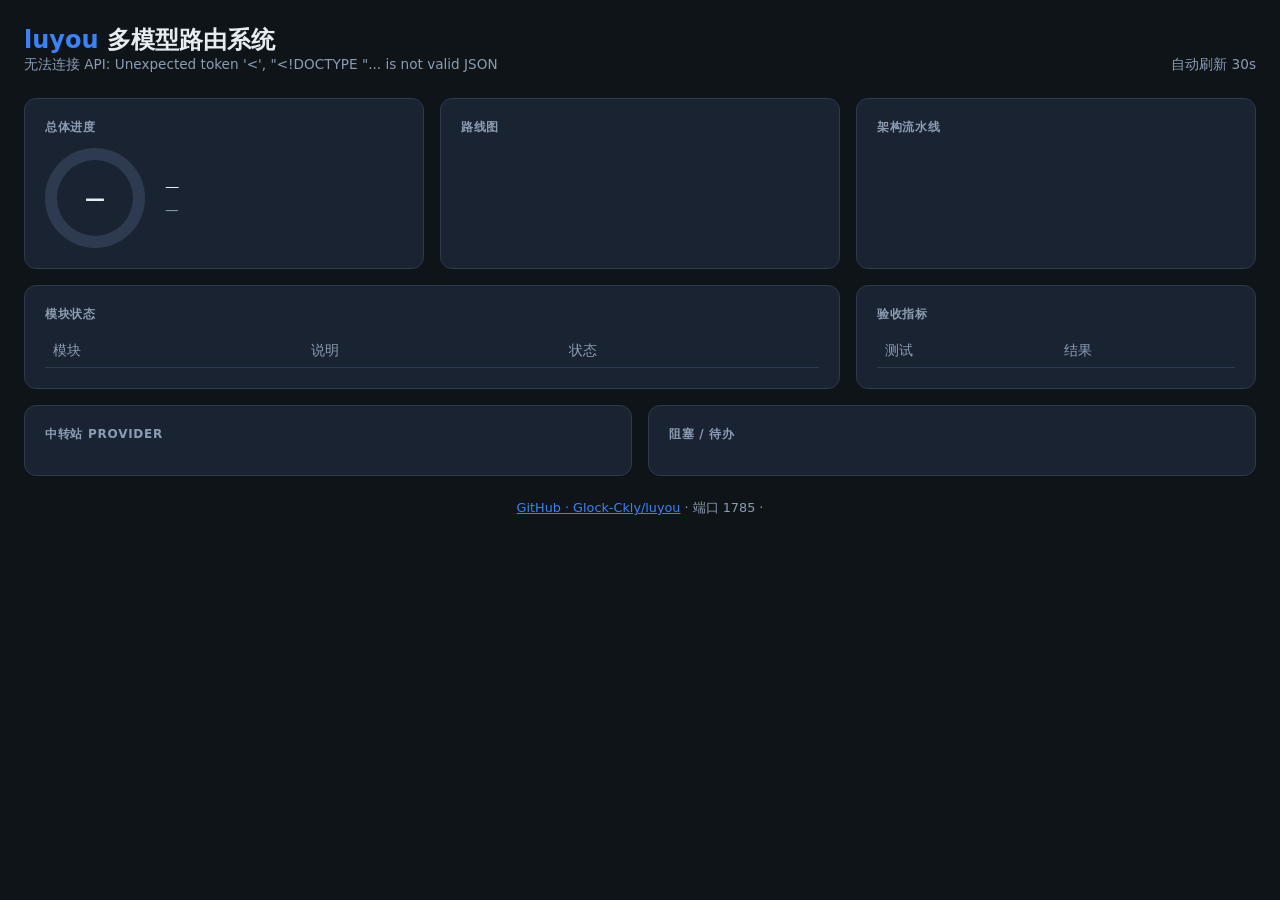
==== dashboard/index.html @ 3ccd5f66 "Add decomposer/e2e eval, cursor CLI, and progress dashboard on :1785. Co-authored-by: Cursor <cursor" ====
<!DOCTYPE html>
<html lang="zh-CN">
<head>
  <meta charset="UTF-8" />
  <meta name="viewport" content="width=device-width, initial-scale=1" />
  <title>luyou · 多模型路由进度</title>
  <style>
    :root {
      --bg: #0f1419;
      --card: #1a2332;
      --border: #2d3a4f;
      --text: #e7ecf3;
      --muted: #8b9cb3;
      --accent: #3b82f6;
      --ok: #22c55e;
      --warn: #f59e0b;
      --pending: #64748b;
    }
    * { box-sizing: border-box; margin: 0; padding: 0; }
    body {
      font-family: "Segoe UI", system-ui, sans-serif;
      background: var(--bg);
      color: var(--text);
      min-height: 100vh;
      padding: 1.5rem;
    }
    header {
      display: flex;
      justify-content: space-between;
      align-items: flex-end;
      flex-wrap: wrap;
      gap: 1rem;
      margin-bottom: 1.5rem;
    }
    h1 { font-size: 1.5rem; font-weight: 600; }
    h1 span { color: var(--accent); }
    .meta { color: var(--muted); font-size: 0.85rem; }
    .grid {
      display: grid;
      grid-template-columns: repeat(auto-fit, minmax(280px, 1fr));
      gap: 1rem;
      margin-bottom: 1rem;
    }
    .card {
      background: var(--card);
      border: 1px solid var(--border);
      border-radius: 12px;
      padding: 1.25rem;
    }
    .card h2 {
      font-size: 0.75rem;
      text-transform: uppercase;
      letter-spacing: 0.06em;
      color: var(--muted);
      margin-bottom: 0.75rem;
    }
    .progress-ring-wrap {
      display: flex;
      align-items: center;
      gap: 1.25rem;
    }
    .ring {
      width: 100px;
      height: 100px;
      border-radius: 50%;
      background: conic-gradient(var(--ok) calc(var(--pct) * 1%), var(--border) 0);
      display: flex;
      align-items: center;
      justify-content: center;
      flex-shrink: 0;
    }
    .ring-inner {
      width: 76px;
      height: 76px;
      border-radius: 50%;
      background: var(--card);
      display: flex;
      align-items: center;
      justify-content: center;
      font-size: 1.25rem;
      font-weight: 700;
    }
    .timeline { list-style: none; }
    .timeline li {
      display: flex;
      gap: 0.75rem;
      padding: 0.5rem 0;
      border-bottom: 1px solid var(--border);
      font-size: 0.9rem;
    }
    .timeline li:last-child { border-bottom: none; }
    .dot {
      width: 10px;
      height: 10px;
      border-radius: 50%;
      margin-top: 0.35rem;
      flex-shrink: 0;
    }
    .dot.done { background: var(--ok); }
    .dot.current { background: var(--warn); box-shadow: 0 0 8px var(--warn); }
    .dot.pending { background: var(--pending); }
    table { width: 100%; border-collapse: collapse; font-size: 0.85rem; }
    th, td { text-align: left; padding: 0.45rem 0.5rem; border-bottom: 1px solid var(--border); }
    th { color: var(--muted); font-weight: 500; }
    .badge {
      display: inline-block;
      padding: 0.15rem 0.5rem;
      border-radius: 999px;
      font-size: 0.75rem;
      font-weight: 500;
    }
    .badge.ok { background: #14532d; color: #86efac; }
    .badge.warn { background: #422006; color: #fcd34d; }
    .badge.pending { background: #1e293b; color: #94a3b8; }
    .flow {
      display: flex;
      flex-wrap: wrap;
      align-items: center;
      gap: 0.35rem;
      font-size: 0.8rem;
    }
    .flow .step {
      background: #243044;
      padding: 0.35rem 0.6rem;
      border-radius: 6px;
      border: 1px solid var(--border);
    }
    .flow .arrow { color: var(--muted); }
    .provider { margin-bottom: 0.6rem; font-size: 0.85rem; }
    .provider strong { color: var(--accent); }
    .blocker {
      padding: 0.5rem 0;
      border-bottom: 1px solid var(--border);
      font-size: 0.85rem;
    }
    .blocker:last-child { border-bottom: none; }
    .blocker.done { opacity: 0.55; text-decoration: line-through; }
    footer { margin-top: 1.5rem; text-align: center; color: var(--muted); font-size: 0.8rem; }
    a { color: var(--accent); }
  </style>
</head>
<body>
  <header>
    <div>
      <h1><span>luyou</span> 多模型路由系统</h1>
      <p class="meta" id="subtitle">加载中…</p>
    </div>
    <p class="meta" id="refresh">自动刷新 30s</p>
  </header>

  <div class="grid">
    <div class="card">
      <h2>总体进度</h2>
      <div class="progress-ring-wrap">
        <div class="ring" id="ring" style="--pct: 0">
          <div class="ring-inner" id="pctText">—</div>
        </div>
        <div>
          <p id="progressDetail" style="font-size:0.9rem;margin-bottom:0.5rem">—</p>
          <p class="meta" id="gitInfo">—</p>
        </div>
      </div>
    </div>

    <div class="card">
      <h2>路线图</h2>
      <ul class="timeline" id="roadmap"></ul>
    </div>

    <div class="card">
      <h2>架构流水线</h2>
      <div class="flow" id="pipeline"></div>
    </div>
  </div>

  <div class="grid">
    <div class="card" style="grid-column: span 2">
      <h2>模块状态</h2>
      <table>
        <thead><tr><th>模块</th><th>说明</th><th>状态</th></tr></thead>
        <tbody id="modules"></tbody>
      </table>
    </div>

    <div class="card">
      <h2>验收指标</h2>
      <table>
        <thead><tr><th>测试</th><th>结果</th></tr></thead>
        <tbody id="metrics"></tbody>
      </table>
    </div>
  </div>

  <div class="grid">
    <div class="card">
      <h2>中转站 Provider</h2>
      <div id="providers"></div>
    </div>
    <div class="card">
      <h2>阻塞 / 待办</h2>
      <div id="blockers"></div>
    </div>
  </div>

  <footer>
    <a href="https://github.com/Glock-Ckly/luyou" target="_blank">GitHub · Glock-Ckly/luyou</a>
    · 端口 1785 · <span id="ts"></span>
  </footer>

  <script>
    function badge(status) {
      const cls = status === 'ok' ? 'ok' : status === 'warn' ? 'warn' : 'pending';
      const label = status === 'ok' ? '完成' : status === 'warn' ? '进行中' : '待办';
      return `<span class="badge ${cls}">${label}</span>`;
    }

    function render(data) {
      document.getElementById('subtitle').textContent =
        `更新于 ${data.updated_at} · ${data.project_path}`;
      document.getElementById('ring').style.setProperty('--pct', data.progress.percent);
      document.getElementById('pctText').textContent = data.progress.percent + '%';
      document.getElementById('progressDetail').textContent =
        `${data.progress.done}/${data.progress.total} 里程碑已完成`;
      document.getElementById('gitInfo').textContent =
        `git ${data.git.branch} @ ${data.git.commit}`;

      document.getElementById('roadmap').innerHTML = data.roadmap.map(s => `
        <li>
          <span class="dot ${s.status}"></span>
          <span>${s.title}</span>
        </li>`).join('');

      document.getElementById('pipeline').innerHTML = data.pipeline
        .map((s, i) => (i ? '<span class="arrow">→</span>' : '') + `<span class="step">${s}</span>`)
        .join('');

      document.getElementById('modules').innerHTML = data.modules.map(m => `
        <tr><td><code>${m.name}</code></td><td>${m.desc}</td><td>${badge(m.status)}</td></tr>`
      ).join('');

      document.getElementById('metrics').innerHTML = data.metrics.map(m => `
        <tr><td>${m.name}</td><td>${badge(m.passed ? 'ok' : 'warn')} ${m.value}</td></tr>`
      ).join('');

      document.getElementById('providers').innerHTML = data.providers.map(p => `
        <div class="provider">
          <strong>${p.name}</strong><br/>
          <span class="meta">${p.base_url}</span><br/>
          密钥 ${p.key_mask} · ${p.model_map}
        </div>`).join('');

      document.getElementById('blockers').innerHTML = data.blockers.map(b => `
        <div class="blocker ${b.done ? 'done' : ''}">
          <strong>#${b.id}</strong> ${b.title}
          ${b.done ? '' : `<br/><span class="meta">${b.detail}</span>`}
        </div>`).join('');

      document.getElementById('ts').textContent = new Date().toLocaleString('zh-CN');
    }

    async function load() {
      try {
        const r = await fetch('/api/status');
        render(await r.json());
      } catch (e) {
        document.getElementById('subtitle').textContent = '无法连接 API: ' + e.message;
      }
    }
    load();
    setInterval(load, 30000);
  </script>
</body>
</html>
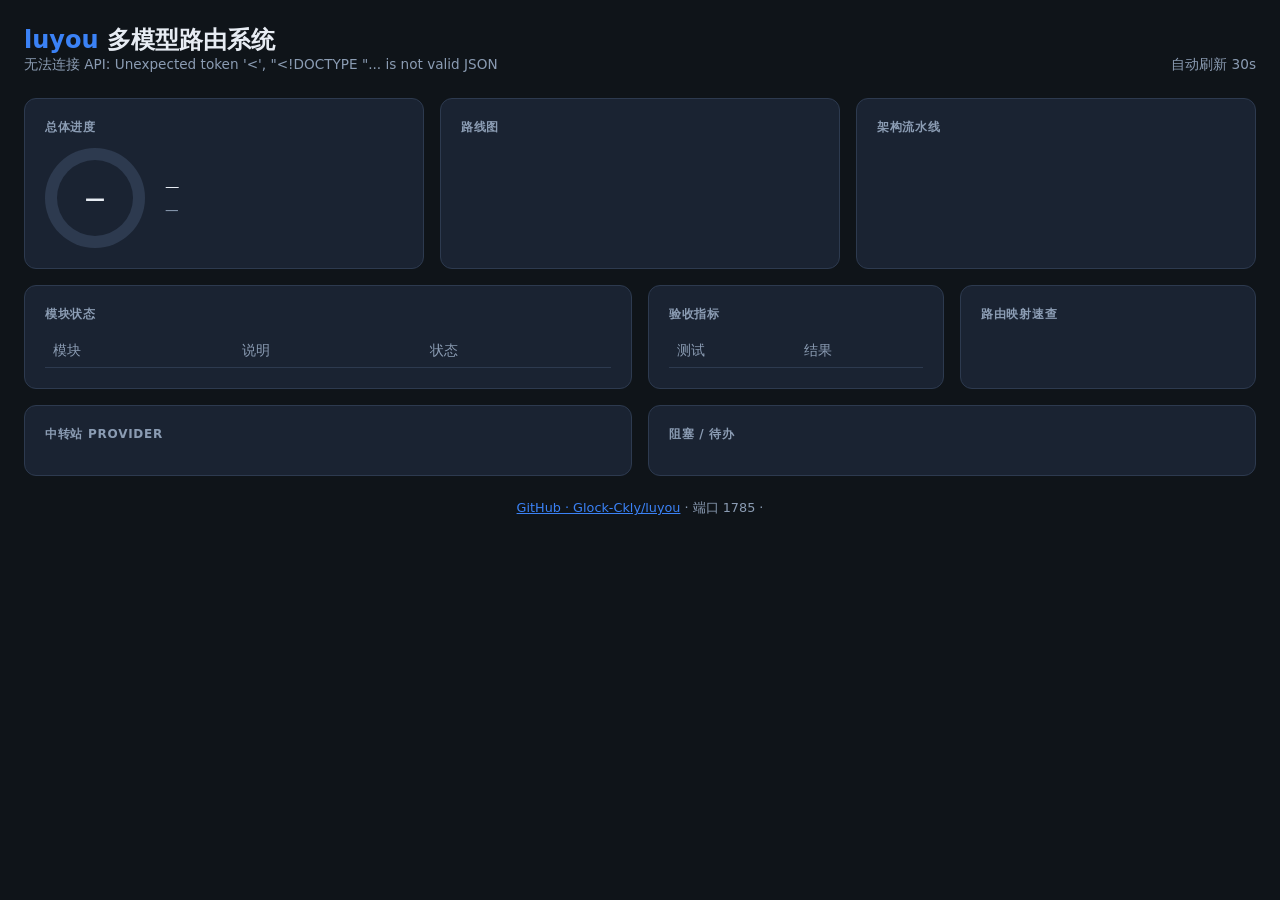
==== commit 1429366e: "Enhance dashboard UI with completion banner, routing map, and live budget ratio. Co-authored-by: Cur" ====
--- a/dashboard/index.html
+++ b/dashboard/index.html
@@ -137,6 +137,25 @@
     .blocker.done { opacity: 0.55; text-decoration: line-through; }
     footer { margin-top: 1.5rem; text-align: center; color: var(--muted); font-size: 0.8rem; }
     a { color: var(--accent); }
+    .banner {
+      background: linear-gradient(90deg, #14532d, #166534);
+      border: 1px solid #22c55e;
+      border-radius: 12px;
+      padding: 1rem 1.25rem;
+      margin-bottom: 1rem;
+      display: none;
+      font-size: 0.95rem;
+    }
+    .banner.show { display: block; }
+    .banner strong { color: #86efac; }
+    .stat-row { display: flex; gap: 1rem; flex-wrap: wrap; margin-top: 0.5rem; }
+    .stat-pill {
+      background: var(--bg);
+      border: 1px solid var(--border);
+      border-radius: 8px;
+      padding: 0.35rem 0.65rem;
+      font-size: 0.8rem;
+    }
   </style>
 </head>
 <body>
@@ -147,6 +166,11 @@
     </div>
     <p class="meta" id="refresh">自动刷新 30s</p>
   </header>
+
+  <div class="banner" id="banner">
+    <strong>全部里程碑已完成</strong> — smoke / L2 / Decomposer / E2E / MCP / Cursor CLI 均已验收通过。
+    <div class="stat-row" id="statRow"></div>
+  </div>
 
   <div class="grid">
     <div class="card">
@@ -189,6 +213,10 @@
         <tbody id="metrics"></tbody>
       </table>
     </div>
+    <div class="card">
+      <h2>路由映射速查</h2>
+      <div id="routing"></div>
+    </div>
   </div>
 
   <div class="grid">
@@ -255,6 +283,24 @@
           ${b.done ? '' : `<br/><span class="meta">${b.detail}</span>`}
         </div>`).join('');
 
+      const banner = document.getElementById('banner');
+      if (data.progress.percent >= 100) {
+        banner.classList.add('show');
+        document.getElementById('statRow').innerHTML = [
+          `预算压力 ${(data.budget_ratio * 100).toFixed(0)}%`,
+          `验收 ${data.metrics.filter(m => m.passed).length}/${data.metrics.length}`,
+          `模块 ${data.modules.filter(m => m.status === 'ok').length}/${data.modules.length}`,
+        ].map(s => `<span class="stat-pill">${s}</span>`).join('');
+      } else {
+        banner.classList.remove('show');
+      }
+
+      if (data.routing) {
+        document.getElementById('routing').innerHTML = Object.entries(data.routing)
+          .map(([k, v]) => `<div class="provider"><strong>${k}</strong><br/><span class="meta">${v}</span></div>`)
+          .join('');
+      }
+
       document.getElementById('ts').textContent = new Date().toLocaleString('zh-CN');
     }
 
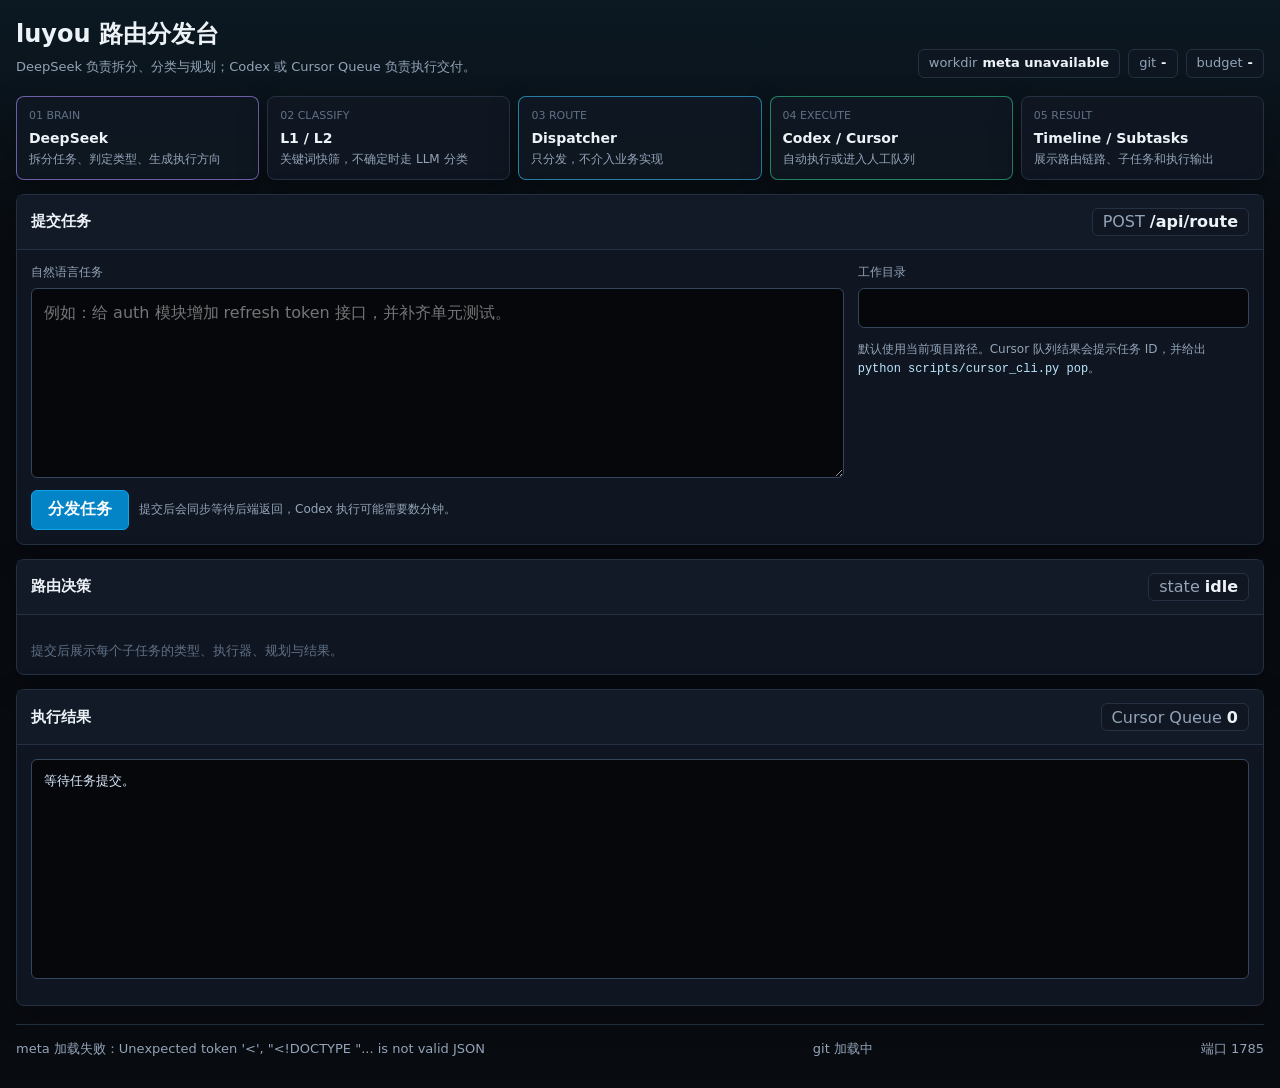
==== commit 263c07ed: "Add single-page route dispatcher UI and DeepSeek-to-Codex pipeline. Replace progress dashboard with " ====
--- a/dashboard/index.html
+++ b/dashboard/index.html
@@ -3,317 +3,751 @@
 <head>
   <meta charset="UTF-8" />
   <meta name="viewport" content="width=device-width, initial-scale=1" />
-  <title>luyou · 多模型路由进度</title>
+  <title>luyou 路由分发台</title>
   <style>
     :root {
-      --bg: #0f1419;
-      --card: #1a2332;
-      --border: #2d3a4f;
-      --text: #e7ecf3;
-      --muted: #8b9cb3;
-      --accent: #3b82f6;
-      --ok: #22c55e;
-      --warn: #f59e0b;
-      --pending: #64748b;
-    }
-    * { box-sizing: border-box; margin: 0; padding: 0; }
+      --bg: #080b10;
+      --panel: #101722;
+      --panel-2: #141d2a;
+      --border: #253142;
+      --border-strong: #35465c;
+      --text: #edf2f7;
+      --muted: #93a4b8;
+      --faint: #607086;
+      --accent: #38bdf8;
+      --accent-2: #a78bfa;
+      --ok: #34d399;
+      --warn: #fbbf24;
+      --error: #fb7185;
+      --code: #05070b;
+      --shadow: rgba(0, 0, 0, 0.28);
+    }
+
+    * { box-sizing: border-box; }
+
     body {
-      font-family: "Segoe UI", system-ui, sans-serif;
-      background: var(--bg);
+      margin: 0;
+      min-height: 100vh;
+      background:
+        linear-gradient(180deg, rgba(56, 189, 248, 0.08), transparent 260px),
+        var(--bg);
       color: var(--text);
-      min-height: 100vh;
-      padding: 1.5rem;
-    }
+      font-family: "Segoe UI", "Microsoft YaHei", system-ui, sans-serif;
+      letter-spacing: 0;
+    }
+
+    button, input, textarea { font: inherit; }
+
+    .shell {
+      width: min(1280px, calc(100vw - 32px));
+      margin: 0 auto;
+      padding: 20px 0 28px;
+    }
+
     header {
+      display: grid;
+      grid-template-columns: 1fr auto;
+      gap: 16px;
+      align-items: end;
+      margin-bottom: 16px;
+    }
+
+    h1 {
+      margin: 0 0 8px;
+      font-size: 24px;
+      line-height: 1.2;
+      font-weight: 650;
+    }
+
+    .subtitle, .meta-line, footer {
+      color: var(--muted);
+      font-size: 13px;
+      line-height: 1.6;
+    }
+
+    .meta-line {
+      display: flex;
+      justify-content: flex-end;
+      flex-wrap: wrap;
+      gap: 8px;
+    }
+
+    .chip {
+      display: inline-flex;
+      align-items: center;
+      min-height: 28px;
+      padding: 3px 10px;
+      border: 1px solid var(--border);
+      border-radius: 6px;
+      background: rgba(16, 23, 34, 0.78);
+      color: var(--muted);
+      white-space: nowrap;
+    }
+
+    .chip strong {
+      color: var(--text);
+      font-weight: 600;
+      margin-left: 5px;
+    }
+
+    .architecture {
+      display: grid;
+      grid-template-columns: repeat(5, minmax(0, 1fr));
+      gap: 8px;
+      margin: 18px 0 14px;
+    }
+
+    .arch-node {
+      min-height: 76px;
+      padding: 12px;
+      border: 1px solid var(--border);
+      border-radius: 8px;
+      background: rgba(16, 23, 34, 0.92);
+      box-shadow: 0 10px 30px var(--shadow);
+    }
+
+    .arch-node .kicker {
+      display: block;
+      margin-bottom: 8px;
+      color: var(--faint);
+      font-size: 11px;
+      text-transform: uppercase;
+    }
+
+    .arch-node .name {
+      display: block;
+      color: var(--text);
+      font-size: 14px;
+      font-weight: 650;
+    }
+
+    .arch-node .desc {
+      display: block;
+      margin-top: 5px;
+      color: var(--muted);
+      font-size: 12px;
+      line-height: 1.35;
+    }
+
+    .arch-node.brain { border-color: rgba(167, 139, 250, 0.62); }
+    .arch-node.dispatch { border-color: rgba(56, 189, 248, 0.62); }
+    .arch-node.exec { border-color: rgba(52, 211, 153, 0.58); }
+
+    .stack {
+      display: grid;
+      gap: 14px;
+    }
+
+    .card {
+      border: 1px solid var(--border);
+      border-radius: 8px;
+      background: rgba(16, 23, 34, 0.96);
+      box-shadow: 0 10px 30px var(--shadow);
+    }
+
+    .card-header {
+      display: flex;
+      align-items: center;
+      justify-content: space-between;
+      gap: 12px;
+      padding: 13px 14px;
+      border-bottom: 1px solid var(--border);
+      background: rgba(20, 29, 42, 0.72);
+    }
+
+    .card h2 {
+      margin: 0;
+      color: var(--text);
+      font-size: 15px;
+      font-weight: 650;
+    }
+
+    .card-body { padding: 14px; }
+
+    .submit-grid {
+      display: grid;
+      grid-template-columns: minmax(0, 1.35fr) minmax(300px, 0.65fr);
+      gap: 14px;
+      align-items: start;
+    }
+
+    .field {
+      display: grid;
+      gap: 7px;
+      margin-bottom: 12px;
+    }
+
+    label {
+      color: var(--muted);
+      font-size: 12px;
+    }
+
+    textarea, input[type="text"] {
+      width: 100%;
+      border: 1px solid var(--border-strong);
+      border-radius: 6px;
+      background: var(--code);
+      color: var(--text);
+      outline: none;
+    }
+
+    textarea {
+      min-height: 190px;
+      resize: vertical;
+      padding: 12px;
+      line-height: 1.55;
+    }
+
+    input[type="text"] {
+      height: 40px;
+      padding: 0 10px;
+    }
+
+    textarea:focus, input[type="text"]:focus {
+      border-color: var(--accent);
+      box-shadow: 0 0 0 3px rgba(56, 189, 248, 0.14);
+    }
+
+    .actions {
+      display: flex;
+      align-items: center;
+      gap: 10px;
+      flex-wrap: wrap;
+    }
+
+    .btn-primary {
+      min-height: 40px;
+      padding: 0 16px;
+      border: 1px solid #0ea5e9;
+      border-radius: 6px;
+      background: #0284c7;
+      color: #f8fafc;
+      cursor: pointer;
+      font-weight: 650;
+    }
+
+    .btn-primary:disabled {
+      cursor: wait;
+      opacity: 0.62;
+    }
+
+    .hint {
+      margin: 0;
+      color: var(--muted);
+      font-size: 12px;
+      line-height: 1.6;
+    }
+
+    .route-grid {
+      display: grid;
+      grid-template-columns: minmax(280px, 0.52fr) minmax(0, 0.48fr);
+      gap: 14px;
+    }
+
+    .pills {
+      display: flex;
+      flex-wrap: wrap;
+      gap: 8px;
+    }
+
+    .pill {
+      display: inline-flex;
+      align-items: center;
+      min-height: 30px;
+      padding: 4px 9px;
+      border: 1px solid var(--border);
+      border-radius: 6px;
+      background: var(--panel-2);
+      color: var(--muted);
+      font-size: 12px;
+    }
+
+    .pill strong {
+      color: var(--text);
+      font-weight: 600;
+      margin-left: 5px;
+    }
+
+    .timeline {
+      display: grid;
+      gap: 8px;
+      max-height: 290px;
+      overflow: auto;
+      padding-right: 4px;
+    }
+
+    .timeline-row, .subtask, .queue-row {
+      border: 1px solid var(--border);
+      border-radius: 6px;
+      background: rgba(8, 11, 16, 0.72);
+      padding: 10px;
+    }
+
+    .timeline-row {
+      display: grid;
+      grid-template-columns: 120px 1fr;
+      gap: 10px;
+      align-items: start;
+    }
+
+    .phase {
+      color: var(--accent);
+      font-size: 12px;
+      font-weight: 650;
+    }
+
+    .status {
+      color: var(--muted);
+      font-size: 13px;
+      line-height: 1.5;
+    }
+
+    .status.done { color: var(--ok); }
+    .status.running { color: var(--warn); }
+    .status.error { color: var(--error); }
+    .status.skipped { color: var(--faint); }
+
+    .subtasks {
+      display: grid;
+      gap: 10px;
+    }
+
+    .subtask-head {
       display: flex;
       justify-content: space-between;
-      align-items: flex-end;
-      flex-wrap: wrap;
-      gap: 1rem;
-      margin-bottom: 1.5rem;
-    }
-    h1 { font-size: 1.5rem; font-weight: 600; }
-    h1 span { color: var(--accent); }
-    .meta { color: var(--muted); font-size: 0.85rem; }
-    .grid {
-      display: grid;
-      grid-template-columns: repeat(auto-fit, minmax(280px, 1fr));
-      gap: 1rem;
-      margin-bottom: 1rem;
-    }
-    .card {
-      background: var(--card);
-      border: 1px solid var(--border);
-      border-radius: 12px;
-      padding: 1.25rem;
-    }
-    .card h2 {
-      font-size: 0.75rem;
-      text-transform: uppercase;
-      letter-spacing: 0.06em;
-      color: var(--muted);
-      margin-bottom: 0.75rem;
-    }
-    .progress-ring-wrap {
-      display: flex;
-      align-items: center;
-      gap: 1.25rem;
-    }
-    .ring {
-      width: 100px;
-      height: 100px;
-      border-radius: 50%;
-      background: conic-gradient(var(--ok) calc(var(--pct) * 1%), var(--border) 0);
-      display: flex;
-      align-items: center;
-      justify-content: center;
-      flex-shrink: 0;
-    }
-    .ring-inner {
-      width: 76px;
-      height: 76px;
-      border-radius: 50%;
-      background: var(--card);
-      display: flex;
-      align-items: center;
-      justify-content: center;
-      font-size: 1.25rem;
-      font-weight: 700;
-    }
-    .timeline { list-style: none; }
-    .timeline li {
-      display: flex;
-      gap: 0.75rem;
-      padding: 0.5rem 0;
-      border-bottom: 1px solid var(--border);
-      font-size: 0.9rem;
-    }
-    .timeline li:last-child { border-bottom: none; }
-    .dot {
-      width: 10px;
-      height: 10px;
-      border-radius: 50%;
-      margin-top: 0.35rem;
-      flex-shrink: 0;
-    }
-    .dot.done { background: var(--ok); }
-    .dot.current { background: var(--warn); box-shadow: 0 0 8px var(--warn); }
-    .dot.pending { background: var(--pending); }
-    table { width: 100%; border-collapse: collapse; font-size: 0.85rem; }
-    th, td { text-align: left; padding: 0.45rem 0.5rem; border-bottom: 1px solid var(--border); }
-    th { color: var(--muted); font-weight: 500; }
-    .badge {
-      display: inline-block;
-      padding: 0.15rem 0.5rem;
-      border-radius: 999px;
-      font-size: 0.75rem;
-      font-weight: 500;
-    }
-    .badge.ok { background: #14532d; color: #86efac; }
-    .badge.warn { background: #422006; color: #fcd34d; }
-    .badge.pending { background: #1e293b; color: #94a3b8; }
-    .flow {
+      gap: 8px;
+      margin-bottom: 8px;
+      color: var(--text);
+      font-size: 13px;
+      font-weight: 650;
+    }
+
+    .subtask-meta {
       display: flex;
       flex-wrap: wrap;
-      align-items: center;
-      gap: 0.35rem;
-      font-size: 0.8rem;
-    }
-    .flow .step {
-      background: #243044;
-      padding: 0.35rem 0.6rem;
+      gap: 6px;
+      margin: 8px 0;
+    }
+
+    .subtask p, .queue-row p {
+      margin: 6px 0 0;
+      color: var(--muted);
+      font-size: 13px;
+      line-height: 1.55;
+    }
+
+    .result-box {
+      min-height: 220px;
+      max-height: 480px;
+      overflow: auto;
+      border: 1px solid var(--border-strong);
       border-radius: 6px;
-      border: 1px solid var(--border);
-    }
-    .flow .arrow { color: var(--muted); }
-    .provider { margin-bottom: 0.6rem; font-size: 0.85rem; }
-    .provider strong { color: var(--accent); }
-    .blocker {
-      padding: 0.5rem 0;
-      border-bottom: 1px solid var(--border);
-      font-size: 0.85rem;
-    }
-    .blocker:last-child { border-bottom: none; }
-    .blocker.done { opacity: 0.55; text-decoration: line-through; }
-    footer { margin-top: 1.5rem; text-align: center; color: var(--muted); font-size: 0.8rem; }
-    a { color: var(--accent); }
-    .banner {
-      background: linear-gradient(90deg, #14532d, #166534);
-      border: 1px solid #22c55e;
-      border-radius: 12px;
-      padding: 1rem 1.25rem;
-      margin-bottom: 1rem;
-      display: none;
-      font-size: 0.95rem;
-    }
-    .banner.show { display: block; }
-    .banner strong { color: #86efac; }
-    .stat-row { display: flex; gap: 1rem; flex-wrap: wrap; margin-top: 0.5rem; }
-    .stat-pill {
-      background: var(--bg);
-      border: 1px solid var(--border);
-      border-radius: 8px;
-      padding: 0.35rem 0.65rem;
-      font-size: 0.8rem;
+      background: var(--code);
+      padding: 12px;
+      color: #dbeafe;
+      font-family: Consolas, "Cascadia Mono", monospace;
+      font-size: 13px;
+      line-height: 1.55;
+      white-space: pre-wrap;
+      word-break: break-word;
+    }
+
+    .queue {
+      display: grid;
+      gap: 8px;
+      margin-top: 12px;
+    }
+
+    code {
+      color: #bae6fd;
+      font-family: Consolas, "Cascadia Mono", monospace;
+      font-size: 12px;
+    }
+
+    .empty {
+      color: var(--faint);
+      font-size: 13px;
+      line-height: 1.5;
+    }
+
+    footer {
+      display: flex;
+      justify-content: space-between;
+      gap: 14px;
+      flex-wrap: wrap;
+      margin-top: 18px;
+      padding-top: 14px;
+      border-top: 1px solid var(--border);
+    }
+
+    @media (max-width: 900px) {
+      .shell { width: min(100vw - 22px, 1280px); }
+      header, .submit-grid, .route-grid { grid-template-columns: 1fr; }
+      .meta-line { justify-content: flex-start; }
+      .architecture { grid-template-columns: 1fr; }
+      .timeline-row { grid-template-columns: 1fr; }
     }
   </style>
 </head>
 <body>
-  <header>
-    <div>
-      <h1><span>luyou</span> 多模型路由系统</h1>
-      <p class="meta" id="subtitle">加载中…</p>
+  <main class="shell">
+    <header>
+      <div>
+        <h1>luyou 路由分发台</h1>
+        <div class="subtitle">DeepSeek 负责拆分、分类与规划；Codex 或 Cursor Queue 负责执行交付。</div>
+      </div>
+      <div class="meta-line" aria-label="运行元信息">
+        <span class="chip">workdir <strong id="metaWorkdir">加载中</strong></span>
+        <span class="chip">git <strong id="metaGit">加载中</strong></span>
+        <span class="chip">budget <strong id="metaBudget">加载中</strong></span>
+      </div>
+    </header>
+
+    <section class="architecture" aria-label="架构条">
+      <div class="arch-node brain">
+        <span class="kicker">01 Brain</span>
+        <span class="name">DeepSeek</span>
+        <span class="desc">拆分任务、判定类型、生成执行方向</span>
+      </div>
+      <div class="arch-node">
+        <span class="kicker">02 Classify</span>
+        <span class="name">L1 / L2</span>
+        <span class="desc">关键词快筛，不确定时走 LLM 分类</span>
+      </div>
+      <div class="arch-node dispatch">
+        <span class="kicker">03 Route</span>
+        <span class="name">Dispatcher</span>
+        <span class="desc">只分发，不介入业务实现</span>
+      </div>
+      <div class="arch-node exec">
+        <span class="kicker">04 Execute</span>
+        <span class="name">Codex / Cursor</span>
+        <span class="desc">自动执行或进入人工队列</span>
+      </div>
+      <div class="arch-node">
+        <span class="kicker">05 Result</span>
+        <span class="name">Timeline / Subtasks</span>
+        <span class="desc">展示路由链路、子任务和执行输出</span>
+      </div>
+    </section>
+
+    <div class="stack">
+      <section class="card" aria-labelledby="submitTitle">
+        <div class="card-header">
+          <h2 id="submitTitle">提交任务</h2>
+          <span class="chip">POST <strong>/api/route</strong></span>
+        </div>
+        <div class="card-body submit-grid">
+          <div>
+            <div class="field">
+              <label for="routePrompt">自然语言任务</label>
+              <textarea id="routePrompt" placeholder="例如：给 auth 模块增加 refresh token 接口，并补齐单元测试。"></textarea>
+            </div>
+            <div class="actions">
+              <button class="btn-primary" id="routeSubmit" type="button">分发任务</button>
+              <p class="hint" id="submitHint">提交后会同步等待后端返回，Codex 执行可能需要数分钟。</p>
+            </div>
+          </div>
+          <div>
+            <div class="field">
+              <label for="routeWorkdir">工作目录</label>
+              <input id="routeWorkdir" type="text" autocomplete="off" />
+            </div>
+            <p class="hint">默认使用当前项目路径。Cursor 队列结果会提示任务 ID，并给出 <code>python scripts/cursor_cli.py pop</code>。</p>
+          </div>
+        </div>
+      </section>
+
+      <section class="card" aria-labelledby="decisionTitle">
+        <div class="card-header">
+          <h2 id="decisionTitle">路由决策</h2>
+          <span class="chip">state <strong id="routeState">idle</strong></span>
+        </div>
+        <div class="card-body route-grid">
+          <div>
+            <div class="pills" id="routeMeta"></div>
+            <div style="height: 12px"></div>
+            <div class="subtasks" id="subtasks"></div>
+          </div>
+          <div class="timeline" id="routeTimeline"></div>
+        </div>
+      </section>
+
+      <section class="card" aria-labelledby="resultTitle">
+        <div class="card-header">
+          <h2 id="resultTitle">执行结果</h2>
+          <span class="chip">Cursor Queue <strong id="queueCount">0</strong></span>
+        </div>
+        <div class="card-body">
+          <div class="result-box" id="routeResult">等待任务提交。</div>
+          <div class="queue" id="cursorQueue"></div>
+        </div>
+      </section>
     </div>
-    <p class="meta" id="refresh">自动刷新 30s</p>
-  </header>
-
-  <div class="banner" id="banner">
-    <strong>全部里程碑已完成</strong> — smoke / L2 / Decomposer / E2E / MCP / Cursor CLI 均已验收通过。
-    <div class="stat-row" id="statRow"></div>
-  </div>
-
-  <div class="grid">
-    <div class="card">
-      <h2>总体进度</h2>
-      <div class="progress-ring-wrap">
-        <div class="ring" id="ring" style="--pct: 0">
-          <div class="ring-inner" id="pctText">—</div>
-        </div>
-        <div>
-          <p id="progressDetail" style="font-size:0.9rem;margin-bottom:0.5rem">—</p>
-          <p class="meta" id="gitInfo">—</p>
-        </div>
-      </div>
-    </div>
-
-    <div class="card">
-      <h2>路线图</h2>
-      <ul class="timeline" id="roadmap"></ul>
-    </div>
-
-    <div class="card">
-      <h2>架构流水线</h2>
-      <div class="flow" id="pipeline"></div>
-    </div>
-  </div>
-
-  <div class="grid">
-    <div class="card" style="grid-column: span 2">
-      <h2>模块状态</h2>
-      <table>
-        <thead><tr><th>模块</th><th>说明</th><th>状态</th></tr></thead>
-        <tbody id="modules"></tbody>
-      </table>
-    </div>
-
-    <div class="card">
-      <h2>验收指标</h2>
-      <table>
-        <thead><tr><th>测试</th><th>结果</th></tr></thead>
-        <tbody id="metrics"></tbody>
-      </table>
-    </div>
-    <div class="card">
-      <h2>路由映射速查</h2>
-      <div id="routing"></div>
-    </div>
-  </div>
-
-  <div class="grid">
-    <div class="card">
-      <h2>中转站 Provider</h2>
-      <div id="providers"></div>
-    </div>
-    <div class="card">
-      <h2>阻塞 / 待办</h2>
-      <div id="blockers"></div>
-    </div>
-  </div>
-
-  <footer>
-    <a href="https://github.com/Glock-Ckly/luyou" target="_blank">GitHub · Glock-Ckly/luyou</a>
-    · 端口 1785 · <span id="ts"></span>
-  </footer>
+
+    <footer>
+      <span id="footerProject">workdir 加载中</span>
+      <span id="footerGit">git 加载中</span>
+      <span>端口 1785</span>
+    </footer>
+  </main>
 
   <script>
-    function badge(status) {
-      const cls = status === 'ok' ? 'ok' : status === 'warn' ? 'warn' : 'pending';
-      const label = status === 'ok' ? '完成' : status === 'warn' ? '进行中' : '待办';
-      return `<span class="badge ${cls}">${label}</span>`;
-    }
-
-    function render(data) {
-      document.getElementById('subtitle').textContent =
-        `更新于 ${data.updated_at} · ${data.project_path}`;
-      document.getElementById('ring').style.setProperty('--pct', data.progress.percent);
-      document.getElementById('pctText').textContent = data.progress.percent + '%';
-      document.getElementById('progressDetail').textContent =
-        `${data.progress.done}/${data.progress.total} 里程碑已完成`;
-      document.getElementById('gitInfo').textContent =
-        `git ${data.git.branch} @ ${data.git.commit}`;
-
-      document.getElementById('roadmap').innerHTML = data.roadmap.map(s => `
-        <li>
-          <span class="dot ${s.status}"></span>
-          <span>${s.title}</span>
-        </li>`).join('');
-
-      document.getElementById('pipeline').innerHTML = data.pipeline
-        .map((s, i) => (i ? '<span class="arrow">→</span>' : '') + `<span class="step">${s}</span>`)
-        .join('');
-
-      document.getElementById('modules').innerHTML = data.modules.map(m => `
-        <tr><td><code>${m.name}</code></td><td>${m.desc}</td><td>${badge(m.status)}</td></tr>`
-      ).join('');
-
-      document.getElementById('metrics').innerHTML = data.metrics.map(m => `
-        <tr><td>${m.name}</td><td>${badge(m.passed ? 'ok' : 'warn')} ${m.value}</td></tr>`
-      ).join('');
-
-      document.getElementById('providers').innerHTML = data.providers.map(p => `
-        <div class="provider">
-          <strong>${p.name}</strong><br/>
-          <span class="meta">${p.base_url}</span><br/>
-          密钥 ${p.key_mask} · ${p.model_map}
-        </div>`).join('');
-
-      document.getElementById('blockers').innerHTML = data.blockers.map(b => `
-        <div class="blocker ${b.done ? 'done' : ''}">
-          <strong>#${b.id}</strong> ${b.title}
-          ${b.done ? '' : `<br/><span class="meta">${b.detail}</span>`}
-        </div>`).join('');
-
-      const banner = document.getElementById('banner');
-      if (data.progress.percent >= 100) {
-        banner.classList.add('show');
-        document.getElementById('statRow').innerHTML = [
-          `预算压力 ${(data.budget_ratio * 100).toFixed(0)}%`,
-          `验收 ${data.metrics.filter(m => m.passed).length}/${data.metrics.length}`,
-          `模块 ${data.modules.filter(m => m.status === 'ok').length}/${data.modules.length}`,
-        ].map(s => `<span class="stat-pill">${s}</span>`).join('');
-      } else {
-        banner.classList.remove('show');
+    const els = {
+      metaWorkdir: document.getElementById('metaWorkdir'),
+      metaGit: document.getElementById('metaGit'),
+      metaBudget: document.getElementById('metaBudget'),
+      routeWorkdir: document.getElementById('routeWorkdir'),
+      routePrompt: document.getElementById('routePrompt'),
+      routeSubmit: document.getElementById('routeSubmit'),
+      routeState: document.getElementById('routeState'),
+      routeMeta: document.getElementById('routeMeta'),
+      routeTimeline: document.getElementById('routeTimeline'),
+      subtasks: document.getElementById('subtasks'),
+      routeResult: document.getElementById('routeResult'),
+      cursorQueue: document.getElementById('cursorQueue'),
+      queueCount: document.getElementById('queueCount'),
+      footerProject: document.getElementById('footerProject'),
+      footerGit: document.getElementById('footerGit'),
+    };
+
+    function clear(node) {
+      while (node.firstChild) node.removeChild(node.firstChild);
+    }
+
+    function text(value, fallback = '-') {
+      if (value === null || value === undefined || value === '') return fallback;
+      return String(value);
+    }
+
+    function addText(parent, value, className) {
+      const node = document.createElement('span');
+      if (className) node.className = className;
+      node.textContent = text(value);
+      parent.appendChild(node);
+      return node;
+    }
+
+    function pill(label, value) {
+      const node = document.createElement('span');
+      node.className = 'pill';
+      node.append(document.createTextNode(label + ' '));
+      const strong = document.createElement('strong');
+      strong.textContent = text(value);
+      node.appendChild(strong);
+      return node;
+    }
+
+    function setMeta(meta) {
+      const git = meta.git || {};
+      const gitText = `${text(git.branch)} @ ${text(git.commit)}`;
+      const budget = Number(meta.budget_ratio || 0);
+      const budgetText = `${Math.round(budget * 100)}%`;
+
+      els.metaWorkdir.textContent = text(meta.project_path);
+      els.metaGit.textContent = gitText;
+      els.metaBudget.textContent = budgetText;
+      els.footerProject.textContent = `workdir ${text(meta.project_path)}`;
+      els.footerGit.textContent = `git ${gitText} · budget ${budgetText}`;
+
+      if (!els.routeWorkdir.value && meta.project_path) {
+        els.routeWorkdir.value = meta.project_path;
       }
-
-      if (data.routing) {
-        document.getElementById('routing').innerHTML = Object.entries(data.routing)
-          .map(([k, v]) => `<div class="provider"><strong>${k}</strong><br/><span class="meta">${v}</span></div>`)
-          .join('');
+    }
+
+    function renderRouteMeta(data) {
+      clear(els.routeMeta);
+      [
+        ['类型', data.task_type],
+        ['执行器', data.selected_executor],
+        ['成本', data.cost_level],
+        ['子任务', data.subtask_count],
+        ['Codex', data.codex_available ? '可用' : '不可用'],
+        ['拆分', data.decomposed ? '是' : '否'],
+      ].forEach(([label, value]) => els.routeMeta.appendChild(pill(label, value)));
+    }
+
+    function renderTimeline(timeline) {
+      clear(els.routeTimeline);
+      if (!Array.isArray(timeline) || timeline.length === 0) {
+        const empty = document.createElement('div');
+        empty.className = 'empty';
+        empty.textContent = '没有时间线。';
+        els.routeTimeline.appendChild(empty);
+        return;
       }
 
-      document.getElementById('ts').textContent = new Date().toLocaleString('zh-CN');
-    }
-
-    async function load() {
+      timeline.forEach((item) => {
+        const row = document.createElement('div');
+        row.className = 'timeline-row';
+        const status = ['done', 'running', 'error', 'skipped'].includes(item.status) ? item.status : '';
+        addText(row, item.phase, 'phase');
+        addText(row, item.detail, status ? `status ${status}` : 'status');
+        els.routeTimeline.appendChild(row);
+      });
+    }
+
+    function renderSubtasks(subtasks) {
+      clear(els.subtasks);
+      if (!Array.isArray(subtasks) || subtasks.length === 0) {
+        const empty = document.createElement('div');
+        empty.className = 'empty';
+        empty.textContent = '提交后展示每个子任务的类型、执行器、规划与结果。';
+        els.subtasks.appendChild(empty);
+        return;
+      }
+
+      subtasks.forEach((task) => {
+        const card = document.createElement('article');
+        card.className = 'subtask';
+
+        const head = document.createElement('div');
+        head.className = 'subtask-head';
+        addText(head, `#${text(task.index)} ${text(task.task_type)}`);
+        addText(head, task.success ? 'done' : 'failed', task.success ? 'status done' : 'status error');
+        card.appendChild(head);
+
+        const meta = document.createElement('div');
+        meta.className = 'subtask-meta';
+        meta.appendChild(pill('执行器', task.executor));
+        if (task.cursor_task_id) meta.appendChild(pill('Cursor ID', task.cursor_task_id));
+        card.appendChild(meta);
+
+        const prompt = document.createElement('p');
+        prompt.textContent = `任务：${text(task.prompt)}`;
+        card.appendChild(prompt);
+
+        const plan = document.createElement('p');
+        plan.textContent = `规划：${text(task.plan_summary)}`;
+        card.appendChild(plan);
+
+        els.subtasks.appendChild(card);
+      });
+    }
+
+    function shouldLoadCursorQueue(data) {
+      if (data.selected_executor === 'cursor_queue') return true;
+      if (data.task_type === 'code_patch' || data.task_type === 'file_edit') return true;
+      return Array.isArray(data.subtasks) && data.subtasks.some((task) =>
+        task.executor === 'cursor_queue' ||
+        task.task_type === 'code_patch' ||
+        task.task_type === 'file_edit' ||
+        task.cursor_task_id
+      );
+    }
+
+    async function loadCursorQueue() {
+      const response = await fetch('/api/cursor/queue');
+      const data = await response.json();
+      const pending = Array.isArray(data.pending) ? data.pending : [];
+      els.queueCount.textContent = String(pending.length);
+      clear(els.cursorQueue);
+
+      if (pending.length === 0) {
+        const empty = document.createElement('div');
+        empty.className = 'empty';
+        empty.textContent = 'Cursor Queue 当前没有 pending 任务。';
+        els.cursorQueue.appendChild(empty);
+        return;
+      }
+
+      pending.forEach((task) => {
+        const row = document.createElement('div');
+        row.className = 'queue-row';
+
+        const id = document.createElement('div');
+        id.className = 'subtask-head';
+        addText(id, text(task.id));
+        addText(id, text(task.type), 'status skipped');
+        row.appendChild(id);
+
+        const cmd = document.createElement('p');
+        const code = document.createElement('code');
+        code.textContent = 'python scripts/cursor_cli.py pop';
+        cmd.append('运行：');
+        cmd.appendChild(code);
+        row.appendChild(cmd);
+
+        const instruction = document.createElement('p');
+        instruction.textContent = `任务：${text(task.instruction)}`;
+        row.appendChild(instruction);
+
+        els.cursorQueue.appendChild(row);
+      });
+    }
+
+    function setBusy(isBusy) {
+      els.routeSubmit.disabled = isBusy;
+      els.routeSubmit.textContent = isBusy ? '分发中' : '分发任务';
+      if (isBusy) els.routeState.textContent = 'running';
+    }
+
+    async function submitRoute() {
+      const prompt = els.routePrompt.value.trim();
+      const workdir = els.routeWorkdir.value.trim();
+      if (!prompt) {
+        els.routeResult.textContent = '请输入任务描述。';
+        return;
+      }
+
+      setBusy(true);
+      clear(els.routeMeta);
+      els.routeMeta.appendChild(pill('状态', '等待后端响应'));
+      renderTimeline([{ phase: 'dispatch', detail: 'DeepSeek 正在分析并规划。', status: 'running' }]);
+      renderSubtasks([]);
+      els.routeResult.textContent = '请求已提交。';
+      clear(els.cursorQueue);
+      els.queueCount.textContent = '0';
+
       try {
-        const r = await fetch('/api/status');
-        render(await r.json());
-      } catch (e) {
-        document.getElementById('subtitle').textContent = '无法连接 API: ' + e.message;
+        const response = await fetch('/api/route', {
+          method: 'POST',
+          headers: { 'Content-Type': 'application/json' },
+          body: JSON.stringify({ prompt, workdir: workdir || undefined }),
+        });
+        const data = await response.json();
+        if (!response.ok) throw new Error(data.error || response.statusText);
+
+        els.routeState.textContent = 'done';
+        renderRouteMeta(data);
+        renderTimeline(data.timeline);
+        renderSubtasks(data.subtasks);
+        els.routeResult.textContent = text(data.result, '(空结果)');
+
+        if (shouldLoadCursorQueue(data)) {
+          await loadCursorQueue();
+        } else {
+          const empty = document.createElement('div');
+          empty.className = 'empty';
+          empty.textContent = '本次结果没有进入 Cursor Queue。';
+          els.cursorQueue.appendChild(empty);
+        }
+      } catch (err) {
+        els.routeState.textContent = 'error';
+        renderTimeline([{ phase: 'error', detail: err.message, status: 'error' }]);
+        els.routeResult.textContent = `分发失败：${err.message}`;
+      } finally {
+        setBusy(false);
       }
     }
-    load();
-    setInterval(load, 30000);
+
+    async function loadMeta() {
+      try {
+        const response = await fetch('/api/meta');
+        const meta = await response.json();
+        if (!response.ok) throw new Error(meta.error || response.statusText);
+        setMeta(meta);
+      } catch (err) {
+        els.metaWorkdir.textContent = 'meta unavailable';
+        els.metaGit.textContent = '-';
+        els.metaBudget.textContent = '-';
+        els.footerProject.textContent = `meta 加载失败：${err.message}`;
+      }
+    }
+
+    els.routeSubmit.addEventListener('click', submitRoute);
+    renderSubtasks([]);
+    loadMeta();
   </script>
 </body>
 </html>
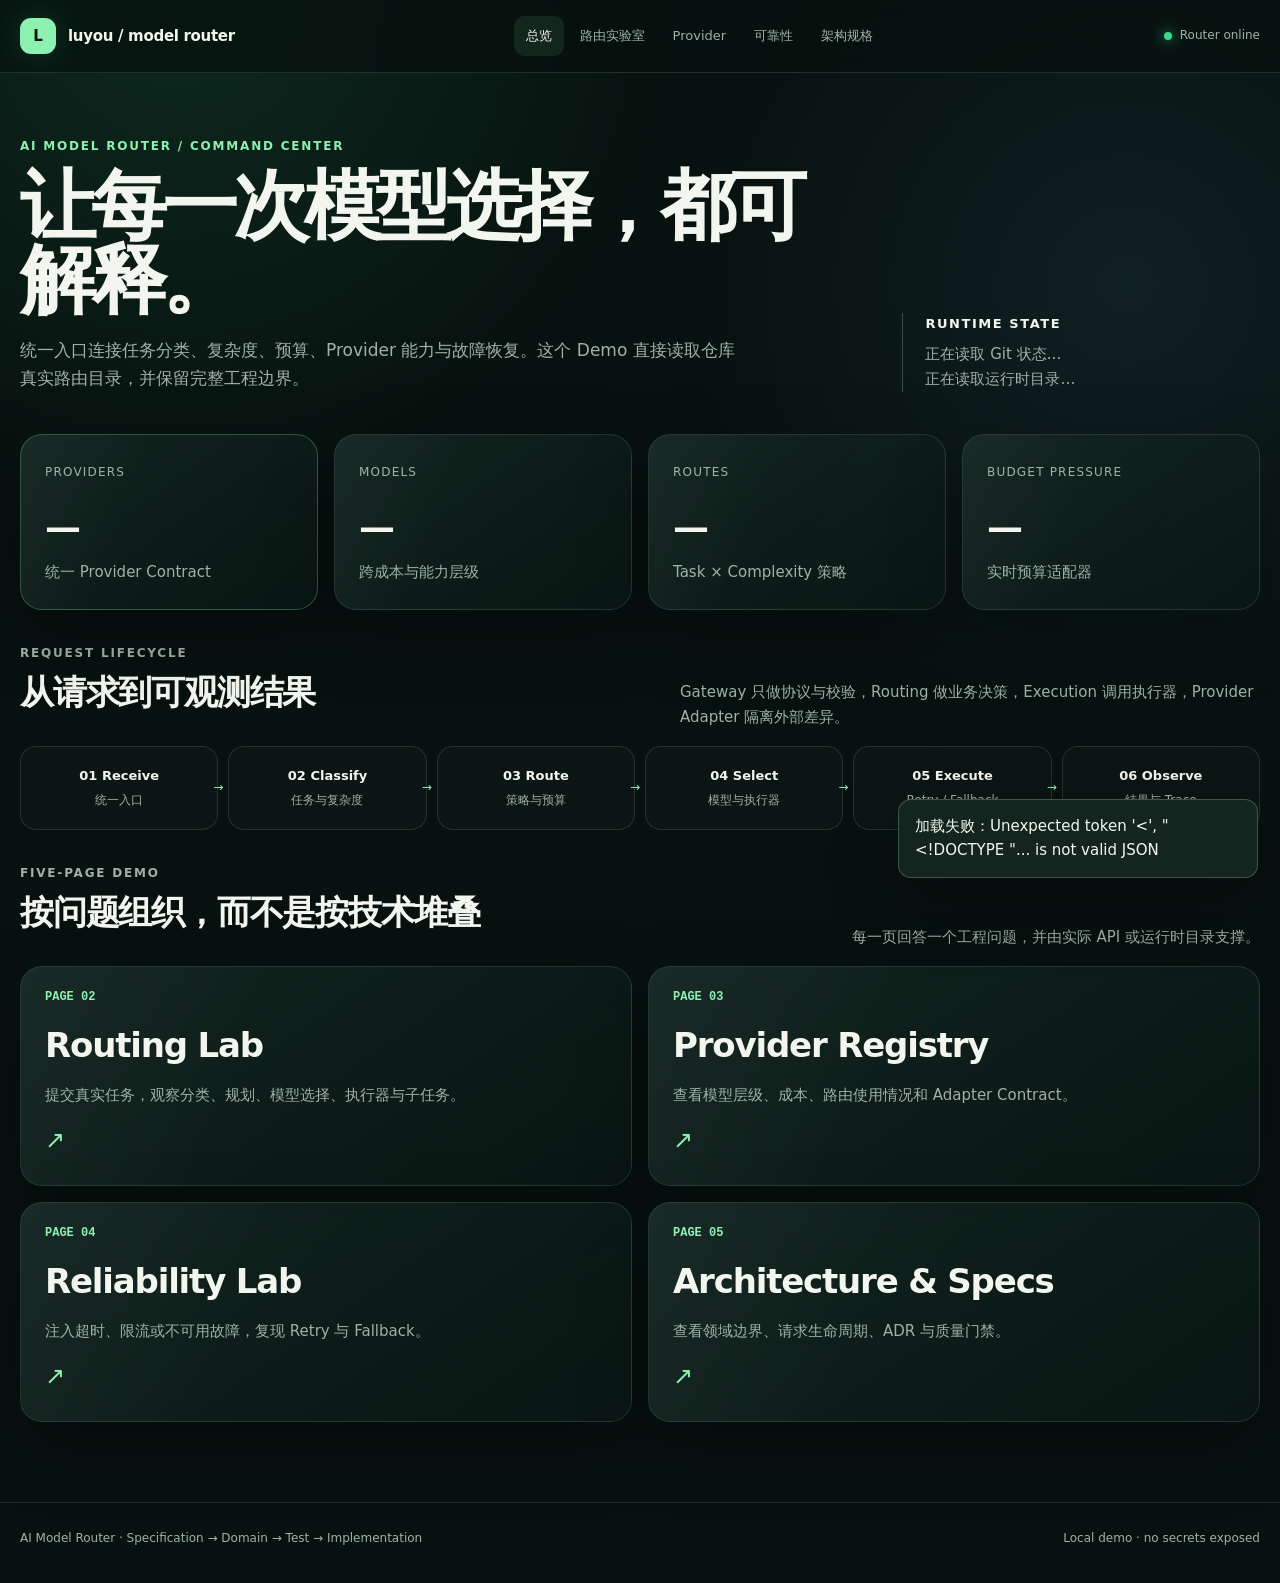
==== commit f2042d47: "feat: deliver five-page model router demo" ====
--- a/dashboard/index.html
+++ b/dashboard/index.html
@@ -1,753 +1,57 @@
-<!DOCTYPE html>
+<!doctype html>
 <html lang="zh-CN">
 <head>
-  <meta charset="UTF-8" />
-  <meta name="viewport" content="width=device-width, initial-scale=1" />
-  <title>luyou 路由分发台</title>
-  <style>
-    :root {
-      --bg: #080b10;
-      --panel: #101722;
-      --panel-2: #141d2a;
-      --border: #253142;
-      --border-strong: #35465c;
-      --text: #edf2f7;
-      --muted: #93a4b8;
-      --faint: #607086;
-      --accent: #38bdf8;
-      --accent-2: #a78bfa;
-      --ok: #34d399;
-      --warn: #fbbf24;
-      --error: #fb7185;
-      --code: #05070b;
-      --shadow: rgba(0, 0, 0, 0.28);
-    }
+  <meta charset="utf-8">
+  <meta name="viewport" content="width=device-width, initial-scale=1">
+  <meta name="description" content="luyou AI Model Router 五页工程化 Demo">
+  <title>Command Center · luyou</title>
+  <link rel="stylesheet" href="assets/styles.css">
+</head>
+<body data-page="overview">
+  <header data-header></header>
+  <main class="shell">
+    <section class="hero">
+      <div>
+        <p class="eyebrow">AI Model Router / Command Center</p>
+        <h1>让每一次模型选择，都可解释。</h1>
+        <p class="lede">统一入口连接任务分类、复杂度、预算、Provider 能力与故障恢复。这个 Demo 直接读取仓库真实路由目录，并保留完整工程边界。</p>
+      </div>
+      <aside class="hero-note">
+        <strong>Runtime state</strong>
+        <span id="git-state">正在读取 Git 状态…</span><br>
+        <span id="catalog-summary">正在读取运行时目录…</span>
+      </aside>
+    </section>
 
-    * { box-sizing: border-box; }
+    <section class="grid grid-4" aria-label="项目指标">
+      <article class="card metric accent-card"><span class="metric-label">Providers</span><strong class="metric-value" id="metric-providers">—</strong><p class="card-muted">统一 Provider Contract</p></article>
+      <article class="card metric"><span class="metric-label">Models</span><strong class="metric-value" id="metric-models">—</strong><p class="card-muted">跨成本与能力层级</p></article>
+      <article class="card metric"><span class="metric-label">Routes</span><strong class="metric-value" id="metric-routes">—</strong><p class="card-muted">Task × Complexity 策略</p></article>
+      <article class="card metric"><span class="metric-label">Budget pressure</span><strong class="metric-value" id="metric-budget">—</strong><p class="card-muted">实时预算适配器</p></article>
+    </section>
 
-    body {
-      margin: 0;
-      min-height: 100vh;
-      background:
-        linear-gradient(180deg, rgba(56, 189, 248, 0.08), transparent 260px),
-        var(--bg);
-      color: var(--text);
-      font-family: "Segoe UI", "Microsoft YaHei", system-ui, sans-serif;
-      letter-spacing: 0;
-    }
-
-    button, input, textarea { font: inherit; }
-
-    .shell {
-      width: min(1280px, calc(100vw - 32px));
-      margin: 0 auto;
-      padding: 20px 0 28px;
-    }
-
-    header {
-      display: grid;
-      grid-template-columns: 1fr auto;
-      gap: 16px;
-      align-items: end;
-      margin-bottom: 16px;
-    }
-
-    h1 {
-      margin: 0 0 8px;
-      font-size: 24px;
-      line-height: 1.2;
-      font-weight: 650;
-    }
-
-    .subtitle, .meta-line, footer {
-      color: var(--muted);
-      font-size: 13px;
-      line-height: 1.6;
-    }
-
-    .meta-line {
-      display: flex;
-      justify-content: flex-end;
-      flex-wrap: wrap;
-      gap: 8px;
-    }
-
-    .chip {
-      display: inline-flex;
-      align-items: center;
-      min-height: 28px;
-      padding: 3px 10px;
-      border: 1px solid var(--border);
-      border-radius: 6px;
-      background: rgba(16, 23, 34, 0.78);
-      color: var(--muted);
-      white-space: nowrap;
-    }
-
-    .chip strong {
-      color: var(--text);
-      font-weight: 600;
-      margin-left: 5px;
-    }
-
-    .architecture {
-      display: grid;
-      grid-template-columns: repeat(5, minmax(0, 1fr));
-      gap: 8px;
-      margin: 18px 0 14px;
-    }
-
-    .arch-node {
-      min-height: 76px;
-      padding: 12px;
-      border: 1px solid var(--border);
-      border-radius: 8px;
-      background: rgba(16, 23, 34, 0.92);
-      box-shadow: 0 10px 30px var(--shadow);
-    }
-
-    .arch-node .kicker {
-      display: block;
-      margin-bottom: 8px;
-      color: var(--faint);
-      font-size: 11px;
-      text-transform: uppercase;
-    }
-
-    .arch-node .name {
-      display: block;
-      color: var(--text);
-      font-size: 14px;
-      font-weight: 650;
-    }
-
-    .arch-node .desc {
-      display: block;
-      margin-top: 5px;
-      color: var(--muted);
-      font-size: 12px;
-      line-height: 1.35;
-    }
-
-    .arch-node.brain { border-color: rgba(167, 139, 250, 0.62); }
-    .arch-node.dispatch { border-color: rgba(56, 189, 248, 0.62); }
-    .arch-node.exec { border-color: rgba(52, 211, 153, 0.58); }
-
-    .stack {
-      display: grid;
-      gap: 14px;
-    }
-
-    .card {
-      border: 1px solid var(--border);
-      border-radius: 8px;
-      background: rgba(16, 23, 34, 0.96);
-      box-shadow: 0 10px 30px var(--shadow);
-    }
-
-    .card-header {
-      display: flex;
-      align-items: center;
-      justify-content: space-between;
-      gap: 12px;
-      padding: 13px 14px;
-      border-bottom: 1px solid var(--border);
-      background: rgba(20, 29, 42, 0.72);
-    }
-
-    .card h2 {
-      margin: 0;
-      color: var(--text);
-      font-size: 15px;
-      font-weight: 650;
-    }
-
-    .card-body { padding: 14px; }
-
-    .submit-grid {
-      display: grid;
-      grid-template-columns: minmax(0, 1.35fr) minmax(300px, 0.65fr);
-      gap: 14px;
-      align-items: start;
-    }
-
-    .field {
-      display: grid;
-      gap: 7px;
-      margin-bottom: 12px;
-    }
-
-    label {
-      color: var(--muted);
-      font-size: 12px;
-    }
-
-    textarea, input[type="text"] {
-      width: 100%;
-      border: 1px solid var(--border-strong);
-      border-radius: 6px;
-      background: var(--code);
-      color: var(--text);
-      outline: none;
-    }
-
-    textarea {
-      min-height: 190px;
-      resize: vertical;
-      padding: 12px;
-      line-height: 1.55;
-    }
-
-    input[type="text"] {
-      height: 40px;
-      padding: 0 10px;
-    }
-
-    textarea:focus, input[type="text"]:focus {
-      border-color: var(--accent);
-      box-shadow: 0 0 0 3px rgba(56, 189, 248, 0.14);
-    }
-
-    .actions {
-      display: flex;
-      align-items: center;
-      gap: 10px;
-      flex-wrap: wrap;
-    }
-
-    .btn-primary {
-      min-height: 40px;
-      padding: 0 16px;
-      border: 1px solid #0ea5e9;
-      border-radius: 6px;
-      background: #0284c7;
-      color: #f8fafc;
-      cursor: pointer;
-      font-weight: 650;
-    }
-
-    .btn-primary:disabled {
-      cursor: wait;
-      opacity: 0.62;
-    }
-
-    .hint {
-      margin: 0;
-      color: var(--muted);
-      font-size: 12px;
-      line-height: 1.6;
-    }
-
-    .route-grid {
-      display: grid;
-      grid-template-columns: minmax(280px, 0.52fr) minmax(0, 0.48fr);
-      gap: 14px;
-    }
-
-    .pills {
-      display: flex;
-      flex-wrap: wrap;
-      gap: 8px;
-    }
-
-    .pill {
-      display: inline-flex;
-      align-items: center;
-      min-height: 30px;
-      padding: 4px 9px;
-      border: 1px solid var(--border);
-      border-radius: 6px;
-      background: var(--panel-2);
-      color: var(--muted);
-      font-size: 12px;
-    }
-
-    .pill strong {
-      color: var(--text);
-      font-weight: 600;
-      margin-left: 5px;
-    }
-
-    .timeline {
-      display: grid;
-      gap: 8px;
-      max-height: 290px;
-      overflow: auto;
-      padding-right: 4px;
-    }
-
-    .timeline-row, .subtask, .queue-row {
-      border: 1px solid var(--border);
-      border-radius: 6px;
-      background: rgba(8, 11, 16, 0.72);
-      padding: 10px;
-    }
-
-    .timeline-row {
-      display: grid;
-      grid-template-columns: 120px 1fr;
-      gap: 10px;
-      align-items: start;
-    }
-
-    .phase {
-      color: var(--accent);
-      font-size: 12px;
-      font-weight: 650;
-    }
-
-    .status {
-      color: var(--muted);
-      font-size: 13px;
-      line-height: 1.5;
-    }
-
-    .status.done { color: var(--ok); }
-    .status.running { color: var(--warn); }
-    .status.error { color: var(--error); }
-    .status.skipped { color: var(--faint); }
-
-    .subtasks {
-      display: grid;
-      gap: 10px;
-    }
-
-    .subtask-head {
-      display: flex;
-      justify-content: space-between;
-      gap: 8px;
-      margin-bottom: 8px;
-      color: var(--text);
-      font-size: 13px;
-      font-weight: 650;
-    }
-
-    .subtask-meta {
-      display: flex;
-      flex-wrap: wrap;
-      gap: 6px;
-      margin: 8px 0;
-    }
-
-    .subtask p, .queue-row p {
-      margin: 6px 0 0;
-      color: var(--muted);
-      font-size: 13px;
-      line-height: 1.55;
-    }
-
-    .result-box {
-      min-height: 220px;
-      max-height: 480px;
-      overflow: auto;
-      border: 1px solid var(--border-strong);
-      border-radius: 6px;
-      background: var(--code);
-      padding: 12px;
-      color: #dbeafe;
-      font-family: Consolas, "Cascadia Mono", monospace;
-      font-size: 13px;
-      line-height: 1.55;
-      white-space: pre-wrap;
-      word-break: break-word;
-    }
-
-    .queue {
-      display: grid;
-      gap: 8px;
-      margin-top: 12px;
-    }
-
-    code {
-      color: #bae6fd;
-      font-family: Consolas, "Cascadia Mono", monospace;
-      font-size: 12px;
-    }
-
-    .empty {
-      color: var(--faint);
-      font-size: 13px;
-      line-height: 1.5;
-    }
-
-    footer {
-      display: flex;
-      justify-content: space-between;
-      gap: 14px;
-      flex-wrap: wrap;
-      margin-top: 18px;
-      padding-top: 14px;
-      border-top: 1px solid var(--border);
-    }
-
-    @media (max-width: 900px) {
-      .shell { width: min(100vw - 22px, 1280px); }
-      header, .submit-grid, .route-grid { grid-template-columns: 1fr; }
-      .meta-line { justify-content: flex-start; }
-      .architecture { grid-template-columns: 1fr; }
-      .timeline-row { grid-template-columns: 1fr; }
-    }
-  </style>
-</head>
-<body>
-  <main class="shell">
-    <header>
-      <div>
-        <h1>luyou 路由分发台</h1>
-        <div class="subtitle">DeepSeek 负责拆分、分类与规划；Codex 或 Cursor Queue 负责执行交付。</div>
-      </div>
-      <div class="meta-line" aria-label="运行元信息">
-        <span class="chip">workdir <strong id="metaWorkdir">加载中</strong></span>
-        <span class="chip">git <strong id="metaGit">加载中</strong></span>
-        <span class="chip">budget <strong id="metaBudget">加载中</strong></span>
-      </div>
-    </header>
-
-    <section class="architecture" aria-label="架构条">
-      <div class="arch-node brain">
-        <span class="kicker">01 Brain</span>
-        <span class="name">DeepSeek</span>
-        <span class="desc">拆分任务、判定类型、生成执行方向</span>
-      </div>
-      <div class="arch-node">
-        <span class="kicker">02 Classify</span>
-        <span class="name">L1 / L2</span>
-        <span class="desc">关键词快筛，不确定时走 LLM 分类</span>
-      </div>
-      <div class="arch-node dispatch">
-        <span class="kicker">03 Route</span>
-        <span class="name">Dispatcher</span>
-        <span class="desc">只分发，不介入业务实现</span>
-      </div>
-      <div class="arch-node exec">
-        <span class="kicker">04 Execute</span>
-        <span class="name">Codex / Cursor</span>
-        <span class="desc">自动执行或进入人工队列</span>
-      </div>
-      <div class="arch-node">
-        <span class="kicker">05 Result</span>
-        <span class="name">Timeline / Subtasks</span>
-        <span class="desc">展示路由链路、子任务和执行输出</span>
+    <section class="section">
+      <div class="section-head"><div><p class="eyebrow">Request lifecycle</p><h2>从请求到可观测结果</h2></div><p>Gateway 只做协议与校验，Routing 做业务决策，Execution 调用执行器，Provider Adapter 隔离外部差异。</p></div>
+      <div class="flow">
+        <div class="flow-step"><strong>01 Receive</strong>统一入口</div>
+        <div class="flow-step"><strong>02 Classify</strong>任务与复杂度</div>
+        <div class="flow-step"><strong>03 Route</strong>策略与预算</div>
+        <div class="flow-step"><strong>04 Select</strong>模型与执行器</div>
+        <div class="flow-step"><strong>05 Execute</strong>Retry / Fallback</div>
+        <div class="flow-step"><strong>06 Observe</strong>结果与 Trace</div>
       </div>
     </section>
 
-    <div class="stack">
-      <section class="card" aria-labelledby="submitTitle">
-        <div class="card-header">
-          <h2 id="submitTitle">提交任务</h2>
-          <span class="chip">POST <strong>/api/route</strong></span>
-        </div>
-        <div class="card-body submit-grid">
-          <div>
-            <div class="field">
-              <label for="routePrompt">自然语言任务</label>
-              <textarea id="routePrompt" placeholder="例如：给 auth 模块增加 refresh token 接口，并补齐单元测试。"></textarea>
-            </div>
-            <div class="actions">
-              <button class="btn-primary" id="routeSubmit" type="button">分发任务</button>
-              <p class="hint" id="submitHint">提交后会同步等待后端返回，Codex 执行可能需要数分钟。</p>
-            </div>
-          </div>
-          <div>
-            <div class="field">
-              <label for="routeWorkdir">工作目录</label>
-              <input id="routeWorkdir" type="text" autocomplete="off" />
-            </div>
-            <p class="hint">默认使用当前项目路径。Cursor 队列结果会提示任务 ID，并给出 <code>python scripts/cursor_cli.py pop</code>。</p>
-          </div>
-        </div>
-      </section>
-
-      <section class="card" aria-labelledby="decisionTitle">
-        <div class="card-header">
-          <h2 id="decisionTitle">路由决策</h2>
-          <span class="chip">state <strong id="routeState">idle</strong></span>
-        </div>
-        <div class="card-body route-grid">
-          <div>
-            <div class="pills" id="routeMeta"></div>
-            <div style="height: 12px"></div>
-            <div class="subtasks" id="subtasks"></div>
-          </div>
-          <div class="timeline" id="routeTimeline"></div>
-        </div>
-      </section>
-
-      <section class="card" aria-labelledby="resultTitle">
-        <div class="card-header">
-          <h2 id="resultTitle">执行结果</h2>
-          <span class="chip">Cursor Queue <strong id="queueCount">0</strong></span>
-        </div>
-        <div class="card-body">
-          <div class="result-box" id="routeResult">等待任务提交。</div>
-          <div class="queue" id="cursorQueue"></div>
-        </div>
-      </section>
-    </div>
-
-    <footer>
-      <span id="footerProject">workdir 加载中</span>
-      <span id="footerGit">git 加载中</span>
-      <span>端口 1785</span>
-    </footer>
+    <section class="section">
+      <div class="section-head"><div><p class="eyebrow">Five-page demo</p><h2>按问题组织，而不是按技术堆叠</h2></div><p>每一页回答一个工程问题，并由实际 API 或运行时目录支撑。</p></div>
+      <div class="grid grid-2">
+        <a class="card page-link" href="routing.html"><span class="page-index">PAGE 02</span><div><h2>Routing Lab</h2><p class="card-muted">提交真实任务，观察分类、规划、模型选择、执行器与子任务。</p></div><span class="arrow">↗</span></a>
+        <a class="card page-link" href="providers.html"><span class="page-index">PAGE 03</span><div><h2>Provider Registry</h2><p class="card-muted">查看模型层级、成本、路由使用情况和 Adapter Contract。</p></div><span class="arrow">↗</span></a>
+        <a class="card page-link" href="reliability.html"><span class="page-index">PAGE 04</span><div><h2>Reliability Lab</h2><p class="card-muted">注入超时、限流或不可用故障，复现 Retry 与 Fallback。</p></div><span class="arrow">↗</span></a>
+        <a class="card page-link" href="architecture.html"><span class="page-index">PAGE 05</span><div><h2>Architecture & Specs</h2><p class="card-muted">查看领域边界、请求生命周期、ADR 与质量门禁。</p></div><span class="arrow">↗</span></a>
+      </div>
+    </section>
   </main>
-
-  <script>
-    const els = {
-      metaWorkdir: document.getElementById('metaWorkdir'),
-      metaGit: document.getElementById('metaGit'),
-      metaBudget: document.getElementById('metaBudget'),
-      routeWorkdir: document.getElementById('routeWorkdir'),
-      routePrompt: document.getElementById('routePrompt'),
-      routeSubmit: document.getElementById('routeSubmit'),
-      routeState: document.getElementById('routeState'),
-      routeMeta: document.getElementById('routeMeta'),
-      routeTimeline: document.getElementById('routeTimeline'),
-      subtasks: document.getElementById('subtasks'),
-      routeResult: document.getElementById('routeResult'),
-      cursorQueue: document.getElementById('cursorQueue'),
-      queueCount: document.getElementById('queueCount'),
-      footerProject: document.getElementById('footerProject'),
-      footerGit: document.getElementById('footerGit'),
-    };
-
-    function clear(node) {
-      while (node.firstChild) node.removeChild(node.firstChild);
-    }
-
-    function text(value, fallback = '-') {
-      if (value === null || value === undefined || value === '') return fallback;
-      return String(value);
-    }
-
-    function addText(parent, value, className) {
-      const node = document.createElement('span');
-      if (className) node.className = className;
-      node.textContent = text(value);
-      parent.appendChild(node);
-      return node;
-    }
-
-    function pill(label, value) {
-      const node = document.createElement('span');
-      node.className = 'pill';
-      node.append(document.createTextNode(label + ' '));
-      const strong = document.createElement('strong');
-      strong.textContent = text(value);
-      node.appendChild(strong);
-      return node;
-    }
-
-    function setMeta(meta) {
-      const git = meta.git || {};
-      const gitText = `${text(git.branch)} @ ${text(git.commit)}`;
-      const budget = Number(meta.budget_ratio || 0);
-      const budgetText = `${Math.round(budget * 100)}%`;
-
-      els.metaWorkdir.textContent = text(meta.project_path);
-      els.metaGit.textContent = gitText;
-      els.metaBudget.textContent = budgetText;
-      els.footerProject.textContent = `workdir ${text(meta.project_path)}`;
-      els.footerGit.textContent = `git ${gitText} · budget ${budgetText}`;
-
-      if (!els.routeWorkdir.value && meta.project_path) {
-        els.routeWorkdir.value = meta.project_path;
-      }
-    }
-
-    function renderRouteMeta(data) {
-      clear(els.routeMeta);
-      [
-        ['类型', data.task_type],
-        ['执行器', data.selected_executor],
-        ['成本', data.cost_level],
-        ['子任务', data.subtask_count],
-        ['Codex', data.codex_available ? '可用' : '不可用'],
-        ['拆分', data.decomposed ? '是' : '否'],
-      ].forEach(([label, value]) => els.routeMeta.appendChild(pill(label, value)));
-    }
-
-    function renderTimeline(timeline) {
-      clear(els.routeTimeline);
-      if (!Array.isArray(timeline) || timeline.length === 0) {
-        const empty = document.createElement('div');
-        empty.className = 'empty';
-        empty.textContent = '没有时间线。';
-        els.routeTimeline.appendChild(empty);
-        return;
-      }
-
-      timeline.forEach((item) => {
-        const row = document.createElement('div');
-        row.className = 'timeline-row';
-        const status = ['done', 'running', 'error', 'skipped'].includes(item.status) ? item.status : '';
-        addText(row, item.phase, 'phase');
-        addText(row, item.detail, status ? `status ${status}` : 'status');
-        els.routeTimeline.appendChild(row);
-      });
-    }
-
-    function renderSubtasks(subtasks) {
-      clear(els.subtasks);
-      if (!Array.isArray(subtasks) || subtasks.length === 0) {
-        const empty = document.createElement('div');
-        empty.className = 'empty';
-        empty.textContent = '提交后展示每个子任务的类型、执行器、规划与结果。';
-        els.subtasks.appendChild(empty);
-        return;
-      }
-
-      subtasks.forEach((task) => {
-        const card = document.createElement('article');
-        card.className = 'subtask';
-
-        const head = document.createElement('div');
-        head.className = 'subtask-head';
-        addText(head, `#${text(task.index)} ${text(task.task_type)}`);
-        addText(head, task.success ? 'done' : 'failed', task.success ? 'status done' : 'status error');
-        card.appendChild(head);
-
-        const meta = document.createElement('div');
-        meta.className = 'subtask-meta';
-        meta.appendChild(pill('执行器', task.executor));
-        if (task.cursor_task_id) meta.appendChild(pill('Cursor ID', task.cursor_task_id));
-        card.appendChild(meta);
-
-        const prompt = document.createElement('p');
-        prompt.textContent = `任务：${text(task.prompt)}`;
-        card.appendChild(prompt);
-
-        const plan = document.createElement('p');
-        plan.textContent = `规划：${text(task.plan_summary)}`;
-        card.appendChild(plan);
-
-        els.subtasks.appendChild(card);
-      });
-    }
-
-    function shouldLoadCursorQueue(data) {
-      if (data.selected_executor === 'cursor_queue') return true;
-      if (data.task_type === 'code_patch' || data.task_type === 'file_edit') return true;
-      return Array.isArray(data.subtasks) && data.subtasks.some((task) =>
-        task.executor === 'cursor_queue' ||
-        task.task_type === 'code_patch' ||
-        task.task_type === 'file_edit' ||
-        task.cursor_task_id
-      );
-    }
-
-    async function loadCursorQueue() {
-      const response = await fetch('/api/cursor/queue');
-      const data = await response.json();
-      const pending = Array.isArray(data.pending) ? data.pending : [];
-      els.queueCount.textContent = String(pending.length);
-      clear(els.cursorQueue);
-
-      if (pending.length === 0) {
-        const empty = document.createElement('div');
-        empty.className = 'empty';
-        empty.textContent = 'Cursor Queue 当前没有 pending 任务。';
-        els.cursorQueue.appendChild(empty);
-        return;
-      }
-
-      pending.forEach((task) => {
-        const row = document.createElement('div');
-        row.className = 'queue-row';
-
-        const id = document.createElement('div');
-        id.className = 'subtask-head';
-        addText(id, text(task.id));
-        addText(id, text(task.type), 'status skipped');
-        row.appendChild(id);
-
-        const cmd = document.createElement('p');
-        const code = document.createElement('code');
-        code.textContent = 'python scripts/cursor_cli.py pop';
-        cmd.append('运行：');
-        cmd.appendChild(code);
-        row.appendChild(cmd);
-
-        const instruction = document.createElement('p');
-        instruction.textContent = `任务：${text(task.instruction)}`;
-        row.appendChild(instruction);
-
-        els.cursorQueue.appendChild(row);
-      });
-    }
-
-    function setBusy(isBusy) {
-      els.routeSubmit.disabled = isBusy;
-      els.routeSubmit.textContent = isBusy ? '分发中' : '分发任务';
-      if (isBusy) els.routeState.textContent = 'running';
-    }
-
-    async function submitRoute() {
-      const prompt = els.routePrompt.value.trim();
-      const workdir = els.routeWorkdir.value.trim();
-      if (!prompt) {
-        els.routeResult.textContent = '请输入任务描述。';
-        return;
-      }
-
-      setBusy(true);
-      clear(els.routeMeta);
-      els.routeMeta.appendChild(pill('状态', '等待后端响应'));
-      renderTimeline([{ phase: 'dispatch', detail: 'DeepSeek 正在分析并规划。', status: 'running' }]);
-      renderSubtasks([]);
-      els.routeResult.textContent = '请求已提交。';
-      clear(els.cursorQueue);
-      els.queueCount.textContent = '0';
-
-      try {
-        const response = await fetch('/api/route', {
-          method: 'POST',
-          headers: { 'Content-Type': 'application/json' },
-          body: JSON.stringify({ prompt, workdir: workdir || undefined }),
-        });
-        const data = await response.json();
-        if (!response.ok) throw new Error(data.error || response.statusText);
-
-        els.routeState.textContent = 'done';
-        renderRouteMeta(data);
-        renderTimeline(data.timeline);
-        renderSubtasks(data.subtasks);
-        els.routeResult.textContent = text(data.result, '(空结果)');
-
-        if (shouldLoadCursorQueue(data)) {
-          await loadCursorQueue();
-        } else {
-          const empty = document.createElement('div');
-          empty.className = 'empty';
-          empty.textContent = '本次结果没有进入 Cursor Queue。';
-          els.cursorQueue.appendChild(empty);
-        }
-      } catch (err) {
-        els.routeState.textContent = 'error';
-        renderTimeline([{ phase: 'error', detail: err.message, status: 'error' }]);
-        els.routeResult.textContent = `分发失败：${err.message}`;
-      } finally {
-        setBusy(false);
-      }
-    }
-
-    async function loadMeta() {
-      try {
-        const response = await fetch('/api/meta');
-        const meta = await response.json();
-        if (!response.ok) throw new Error(meta.error || response.statusText);
-        setMeta(meta);
-      } catch (err) {
-        els.metaWorkdir.textContent = 'meta unavailable';
-        els.metaGit.textContent = '-';
-        els.metaBudget.textContent = '-';
-        els.footerProject.textContent = `meta 加载失败：${err.message}`;
-      }
-    }
-
-    els.routeSubmit.addEventListener('click', submitRoute);
-    renderSubtasks([]);
-    loadMeta();
-  </script>
+  <footer data-footer></footer><div class="toast"></div><script src="assets/app.js"></script>
 </body>
 </html>
--- a/dashboard/assets/styles.css
+++ b/dashboard/assets/styles.css
@@ -0,0 +1,200 @@
+:root {
+  color-scheme: dark;
+  --bg: #07110f;
+  --surface: rgba(15, 30, 27, 0.86);
+  --surface-strong: #132521;
+  --surface-soft: #0d1c19;
+  --line: rgba(174, 214, 193, 0.15);
+  --line-strong: rgba(174, 214, 193, 0.28);
+  --text: #f2f6ef;
+  --muted: #9eb2a8;
+  --green: #8bf0b0;
+  --green-strong: #39d98a;
+  --amber: #ffc86b;
+  --red: #ff7b7b;
+  --blue: #7fc8ff;
+  --shadow: 0 24px 70px rgba(0, 0, 0, 0.28);
+  --radius: 22px;
+}
+
+* { box-sizing: border-box; }
+
+html { scroll-behavior: smooth; }
+
+body {
+  margin: 0;
+  min-height: 100vh;
+  color: var(--text);
+  background:
+    radial-gradient(circle at 14% 0%, rgba(57, 217, 138, 0.12), transparent 31rem),
+    radial-gradient(circle at 88% 18%, rgba(127, 200, 255, 0.08), transparent 28rem),
+    var(--bg);
+  font: 15px/1.65 Inter, ui-sans-serif, system-ui, -apple-system, BlinkMacSystemFont, "Segoe UI", sans-serif;
+}
+
+body::before {
+  position: fixed;
+  inset: 0;
+  z-index: -1;
+  content: "";
+  opacity: 0.25;
+  background-image: linear-gradient(rgba(255,255,255,.025) 1px, transparent 1px), linear-gradient(90deg, rgba(255,255,255,.025) 1px, transparent 1px);
+  background-size: 44px 44px;
+  mask-image: linear-gradient(to bottom, black, transparent 78%);
+}
+
+a { color: inherit; text-decoration: none; }
+button, input, textarea, select { font: inherit; }
+button { cursor: pointer; }
+
+.shell { width: min(1240px, calc(100% - 36px)); margin: 0 auto; }
+
+.topbar {
+  position: sticky;
+  top: 0;
+  z-index: 20;
+  border-bottom: 1px solid var(--line);
+  background: rgba(7, 17, 15, 0.78);
+  backdrop-filter: blur(18px);
+}
+
+.nav { min-height: 72px; display: flex; align-items: center; justify-content: space-between; gap: 24px; }
+.brand { display: flex; align-items: center; gap: 12px; font-weight: 800; letter-spacing: -0.02em; }
+.brand-mark { display: grid; width: 36px; height: 36px; place-items: center; border: 1px solid rgba(139,240,176,.35); border-radius: 11px; color: #07110f; background: var(--green); box-shadow: 0 0 34px rgba(57,217,138,.2); }
+.nav-links { display: flex; align-items: center; gap: 4px; }
+.nav-links a { padding: 9px 12px; border-radius: 10px; color: var(--muted); font-size: 13px; transition: .18s ease; }
+.nav-links a:hover, .nav-links a.active { color: var(--text); background: rgba(139,240,176,.09); }
+.nav-state { display: flex; align-items: center; gap: 8px; color: var(--muted); font-size: 12px; }
+.nav-state::before { width: 8px; height: 8px; content: ""; border-radius: 50%; background: var(--green-strong); box-shadow: 0 0 14px var(--green-strong); }
+
+main { padding: 64px 0 80px; }
+.hero { display: grid; grid-template-columns: minmax(0, 1.4fr) minmax(280px, .6fr); align-items: end; gap: 48px; margin-bottom: 42px; }
+.eyebrow { margin: 0 0 12px; color: var(--green); font-size: 12px; font-weight: 800; letter-spacing: .15em; text-transform: uppercase; }
+h1, h2, h3, p { margin-top: 0; }
+h1 { max-width: 800px; margin-bottom: 18px; font-size: clamp(42px, 6vw, 76px); line-height: .98; letter-spacing: -.065em; }
+h2 { margin-bottom: 10px; font-size: clamp(24px, 3vw, 34px); letter-spacing: -.035em; }
+h3 { margin-bottom: 8px; font-size: 17px; letter-spacing: -.015em; }
+.lede { max-width: 720px; margin-bottom: 0; color: var(--muted); font-size: 17px; }
+.hero-note { padding-left: 22px; border-left: 1px solid var(--line-strong); color: var(--muted); }
+.hero-note strong { display: block; margin-bottom: 8px; color: var(--text); font-size: 13px; text-transform: uppercase; letter-spacing: .12em; }
+
+.section { margin-top: 34px; }
+.section-head { display: flex; align-items: end; justify-content: space-between; gap: 24px; margin-bottom: 16px; }
+.section-head p { max-width: 580px; margin-bottom: 0; color: var(--muted); }
+.grid { display: grid; gap: 16px; }
+.grid-2 { grid-template-columns: repeat(2, minmax(0, 1fr)); }
+.grid-3 { grid-template-columns: repeat(3, minmax(0, 1fr)); }
+.grid-4 { grid-template-columns: repeat(4, minmax(0, 1fr)); }
+
+.card {
+  position: relative;
+  overflow: hidden;
+  padding: 24px;
+  border: 1px solid var(--line);
+  border-radius: var(--radius);
+  background: linear-gradient(145deg, rgba(19,37,33,.92), rgba(10,24,21,.78));
+  box-shadow: var(--shadow);
+}
+.card::after { position: absolute; inset: 0; pointer-events: none; content: ""; background: linear-gradient(110deg, rgba(255,255,255,.035), transparent 38%); }
+.card p:last-child { margin-bottom: 0; }
+.card-muted { color: var(--muted); }
+.accent-card { border-color: rgba(139,240,176,.28); }
+.metric { min-height: 150px; }
+.metric-value { display: block; margin: 14px 0 3px; font-size: 36px; font-weight: 800; letter-spacing: -.05em; }
+.metric-label { color: var(--muted); font-size: 12px; text-transform: uppercase; letter-spacing: .1em; }
+
+.pill, .badge { display: inline-flex; align-items: center; gap: 7px; border: 1px solid var(--line); border-radius: 999px; color: var(--muted); background: rgba(255,255,255,.025); }
+.pill { padding: 6px 10px; font-size: 12px; }
+.badge { padding: 4px 8px; font-size: 11px; font-weight: 700; text-transform: uppercase; letter-spacing: .06em; }
+.badge.green { color: var(--green); border-color: rgba(139,240,176,.25); }
+.badge.amber { color: var(--amber); border-color: rgba(255,200,107,.25); }
+.badge.red { color: var(--red); border-color: rgba(255,123,123,.25); }
+.badge.blue { color: var(--blue); border-color: rgba(127,200,255,.25); }
+.dot { width: 7px; height: 7px; border-radius: 50%; background: currentColor; }
+
+.flow { display: grid; grid-template-columns: repeat(6, 1fr); gap: 10px; }
+.flow-step { position: relative; padding: 18px 14px; border: 1px solid var(--line); border-radius: 16px; color: var(--muted); background: rgba(255,255,255,.018); font-size: 12px; text-align: center; }
+.flow-step strong { display: block; margin-bottom: 5px; color: var(--text); font-size: 13px; }
+.flow-step:not(:last-child)::after { position: absolute; top: 50%; right: -8px; z-index: 2; width: 14px; color: var(--green); content: "→"; transform: translateY(-50%); }
+
+.page-link { min-height: 220px; display: flex; flex-direction: column; justify-content: space-between; transition: transform .2s ease, border-color .2s ease; }
+.page-link:hover { transform: translateY(-4px); border-color: rgba(139,240,176,.32); }
+.page-index { color: var(--green); font: 700 12px/1 ui-monospace, SFMono-Regular, Consolas, monospace; }
+.arrow { color: var(--green); font-size: 24px; }
+
+.form-grid { display: grid; grid-template-columns: repeat(2, minmax(0, 1fr)); gap: 16px; }
+.field { display: grid; gap: 7px; }
+.field.wide { grid-column: 1 / -1; }
+label { color: var(--muted); font-size: 12px; font-weight: 700; letter-spacing: .05em; text-transform: uppercase; }
+input, textarea, select { width: 100%; border: 1px solid var(--line-strong); border-radius: 13px; outline: none; color: var(--text); background: #091713; transition: border-color .18s ease, box-shadow .18s ease; }
+input, select { height: 46px; padding: 0 13px; }
+textarea { min-height: 130px; padding: 13px; resize: vertical; }
+input:focus, textarea:focus, select:focus { border-color: rgba(139,240,176,.62); box-shadow: 0 0 0 3px rgba(57,217,138,.09); }
+.actions { display: flex; flex-wrap: wrap; align-items: center; gap: 10px; margin-top: 18px; }
+.button { min-height: 44px; padding: 0 18px; border: 1px solid transparent; border-radius: 12px; color: #07110f; background: var(--green); font-weight: 800; }
+.button:hover { background: #a4f6c1; }
+.button:disabled { cursor: wait; opacity: .55; }
+.button.secondary { color: var(--text); border-color: var(--line-strong); background: transparent; }
+.button.secondary:hover { border-color: rgba(139,240,176,.45); }
+
+.stack { display: grid; gap: 11px; }
+.row { display: flex; align-items: center; justify-content: space-between; gap: 16px; padding: 14px 0; border-bottom: 1px solid var(--line); }
+.row:last-child { border-bottom: 0; }
+.row p { margin-bottom: 0; color: var(--muted); }
+.code { padding: 14px 16px; overflow-x: auto; border: 1px solid var(--line); border-radius: 13px; color: #c7f9d8; background: #06100d; font: 12px/1.7 ui-monospace, SFMono-Regular, Consolas, monospace; white-space: pre-wrap; }
+.empty { padding: 28px; border: 1px dashed var(--line-strong); border-radius: 16px; color: var(--muted); text-align: center; }
+
+.timeline { position: relative; display: grid; gap: 0; }
+.timeline-item { position: relative; display: grid; grid-template-columns: 28px 1fr; gap: 12px; padding-bottom: 22px; }
+.timeline-item:not(:last-child)::before { position: absolute; top: 17px; bottom: 0; left: 6px; width: 1px; content: ""; background: var(--line-strong); }
+.timeline-dot { z-index: 1; width: 13px; height: 13px; margin-top: 5px; border: 3px solid #132521; border-radius: 50%; background: var(--green); box-shadow: 0 0 0 1px rgba(139,240,176,.35); }
+.timeline-item.failed .timeline-dot { background: var(--red); }
+.timeline-item.running .timeline-dot { background: var(--amber); }
+.timeline-content strong { display: block; }
+.timeline-content span { color: var(--muted); font-size: 13px; }
+
+.provider-head { display: flex; align-items: center; justify-content: space-between; gap: 16px; margin-bottom: 18px; }
+.model-table { width: 100%; border-collapse: collapse; }
+.model-table th, .model-table td { padding: 12px 10px; border-bottom: 1px solid var(--line); text-align: left; }
+.model-table th { color: var(--muted); font-size: 11px; text-transform: uppercase; letter-spacing: .08em; }
+.model-table td { font-size: 13px; }
+.model-table tr:last-child td { border-bottom: 0; }
+.cost { font-family: ui-monospace, SFMono-Regular, Consolas, monospace; color: var(--muted); }
+
+.check-list { display: grid; gap: 10px; padding: 0; margin: 16px 0 0; list-style: none; }
+.check-list li { display: grid; grid-template-columns: 22px 1fr; gap: 9px; color: var(--muted); }
+.check-list li::before { display: grid; width: 20px; height: 20px; place-items: center; content: "✓"; border-radius: 6px; color: #07110f; background: var(--green); font-size: 11px; font-weight: 900; }
+
+.domain-card { min-height: 210px; }
+.domain-card .domain-name { margin-bottom: 30px; color: var(--green); font: 800 12px/1 ui-monospace, SFMono-Regular, Consolas, monospace; letter-spacing: .12em; text-transform: uppercase; }
+.domain-card dl { margin: 0; }
+.domain-card dt { margin-top: 12px; color: var(--text); font-size: 12px; font-weight: 800; }
+.domain-card dd { margin: 2px 0 0; color: var(--muted); }
+
+.footer { padding: 26px 0 34px; border-top: 1px solid var(--line); color: var(--muted); font-size: 12px; }
+.footer-row { display: flex; justify-content: space-between; gap: 20px; }
+.toast { position: fixed; right: 22px; bottom: 22px; z-index: 40; max-width: 360px; padding: 14px 16px; border: 1px solid var(--line-strong); border-radius: 13px; color: var(--text); background: #142520; box-shadow: var(--shadow); transform: translateY(20px); opacity: 0; pointer-events: none; transition: .2s ease; }
+.toast.show { transform: translateY(0); opacity: 1; }
+
+@media (max-width: 980px) {
+  .nav-state { display: none; }
+  .hero { grid-template-columns: 1fr; gap: 22px; }
+  .grid-4 { grid-template-columns: repeat(2, minmax(0, 1fr)); }
+  .grid-3 { grid-template-columns: repeat(2, minmax(0, 1fr)); }
+  .flow { grid-template-columns: repeat(3, 1fr); }
+}
+
+@media (max-width: 720px) {
+  .shell { width: min(100% - 24px, 1240px); }
+  .nav { min-height: 64px; }
+  .nav-links { position: fixed; right: 12px; bottom: 12px; left: 12px; z-index: 30; justify-content: space-around; padding: 7px; border: 1px solid var(--line-strong); border-radius: 16px; background: rgba(8,20,17,.94); box-shadow: var(--shadow); backdrop-filter: blur(16px); }
+  .nav-links a { padding: 9px 7px; font-size: 10px; }
+  main { padding-top: 42px; padding-bottom: 110px; }
+  h1 { font-size: 44px; }
+  .grid-2, .grid-3, .grid-4, .form-grid { grid-template-columns: 1fr; }
+  .field.wide { grid-column: auto; }
+  .flow { grid-template-columns: 1fr; }
+  .flow-step:not(:last-child)::after { top: auto; right: 50%; bottom: -15px; transform: rotate(90deg) translateY(-50%); }
+  .section-head, .footer-row { align-items: flex-start; flex-direction: column; }
+  .model-table { display: block; overflow-x: auto; }
+}
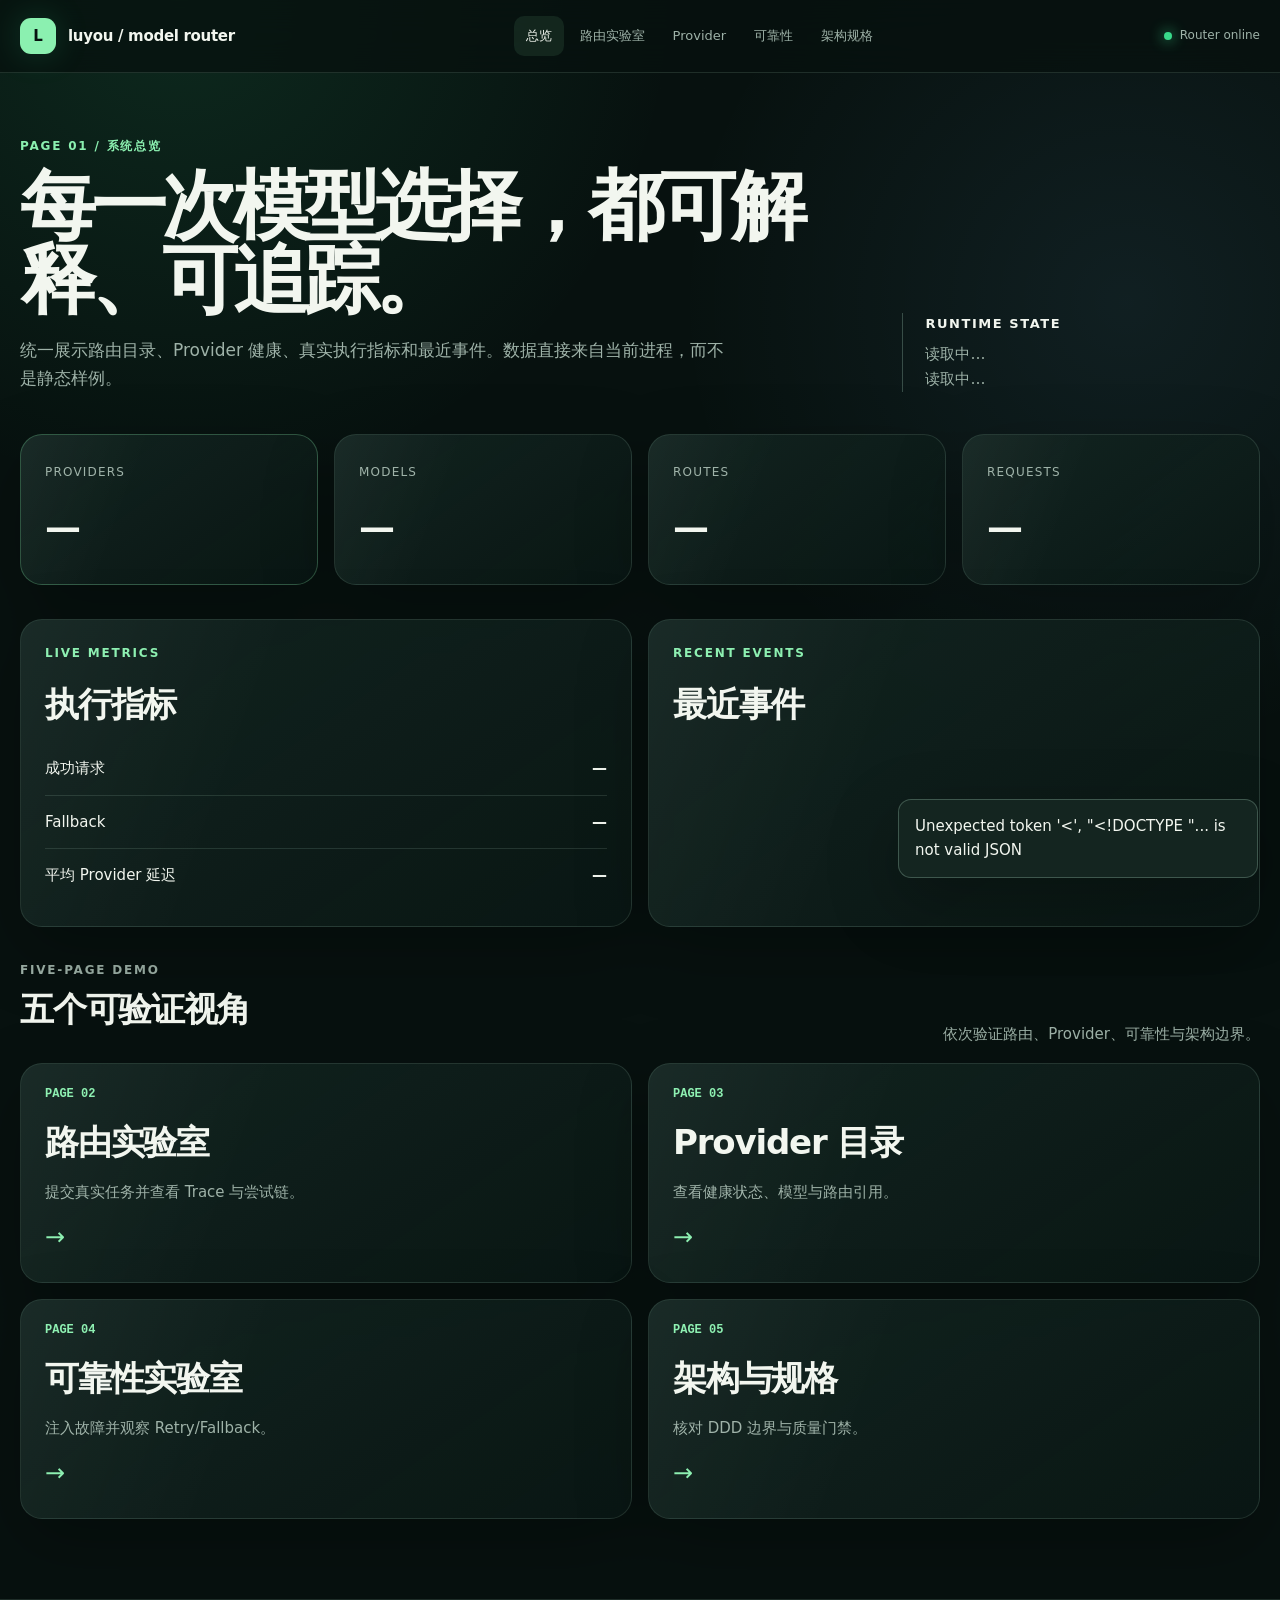
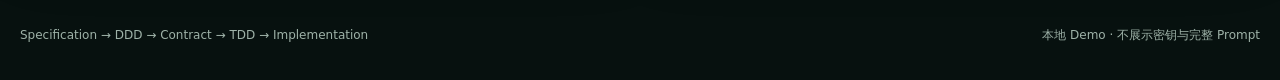
==== commit 28367aef: "feat: deliver observable five page demo and container setup" ====
--- a/dashboard/index.html
+++ b/dashboard/index.html
@@ -1,57 +1,6 @@
-<!doctype html>
-<html lang="zh-CN">
-<head>
-  <meta charset="utf-8">
-  <meta name="viewport" content="width=device-width, initial-scale=1">
-  <meta name="description" content="luyou AI Model Router 五页工程化 Demo">
-  <title>Command Center · luyou</title>
-  <link rel="stylesheet" href="assets/styles.css">
-</head>
-<body data-page="overview">
-  <header data-header></header>
-  <main class="shell">
-    <section class="hero">
-      <div>
-        <p class="eyebrow">AI Model Router / Command Center</p>
-        <h1>让每一次模型选择，都可解释。</h1>
-        <p class="lede">统一入口连接任务分类、复杂度、预算、Provider 能力与故障恢复。这个 Demo 直接读取仓库真实路由目录，并保留完整工程边界。</p>
-      </div>
-      <aside class="hero-note">
-        <strong>Runtime state</strong>
-        <span id="git-state">正在读取 Git 状态…</span><br>
-        <span id="catalog-summary">正在读取运行时目录…</span>
-      </aside>
-    </section>
-
-    <section class="grid grid-4" aria-label="项目指标">
-      <article class="card metric accent-card"><span class="metric-label">Providers</span><strong class="metric-value" id="metric-providers">—</strong><p class="card-muted">统一 Provider Contract</p></article>
-      <article class="card metric"><span class="metric-label">Models</span><strong class="metric-value" id="metric-models">—</strong><p class="card-muted">跨成本与能力层级</p></article>
-      <article class="card metric"><span class="metric-label">Routes</span><strong class="metric-value" id="metric-routes">—</strong><p class="card-muted">Task × Complexity 策略</p></article>
-      <article class="card metric"><span class="metric-label">Budget pressure</span><strong class="metric-value" id="metric-budget">—</strong><p class="card-muted">实时预算适配器</p></article>
-    </section>
-
-    <section class="section">
-      <div class="section-head"><div><p class="eyebrow">Request lifecycle</p><h2>从请求到可观测结果</h2></div><p>Gateway 只做协议与校验，Routing 做业务决策，Execution 调用执行器，Provider Adapter 隔离外部差异。</p></div>
-      <div class="flow">
-        <div class="flow-step"><strong>01 Receive</strong>统一入口</div>
-        <div class="flow-step"><strong>02 Classify</strong>任务与复杂度</div>
-        <div class="flow-step"><strong>03 Route</strong>策略与预算</div>
-        <div class="flow-step"><strong>04 Select</strong>模型与执行器</div>
-        <div class="flow-step"><strong>05 Execute</strong>Retry / Fallback</div>
-        <div class="flow-step"><strong>06 Observe</strong>结果与 Trace</div>
-      </div>
-    </section>
-
-    <section class="section">
-      <div class="section-head"><div><p class="eyebrow">Five-page demo</p><h2>按问题组织，而不是按技术堆叠</h2></div><p>每一页回答一个工程问题，并由实际 API 或运行时目录支撑。</p></div>
-      <div class="grid grid-2">
-        <a class="card page-link" href="routing.html"><span class="page-index">PAGE 02</span><div><h2>Routing Lab</h2><p class="card-muted">提交真实任务，观察分类、规划、模型选择、执行器与子任务。</p></div><span class="arrow">↗</span></a>
-        <a class="card page-link" href="providers.html"><span class="page-index">PAGE 03</span><div><h2>Provider Registry</h2><p class="card-muted">查看模型层级、成本、路由使用情况和 Adapter Contract。</p></div><span class="arrow">↗</span></a>
-        <a class="card page-link" href="reliability.html"><span class="page-index">PAGE 04</span><div><h2>Reliability Lab</h2><p class="card-muted">注入超时、限流或不可用故障，复现 Retry 与 Fallback。</p></div><span class="arrow">↗</span></a>
-        <a class="card page-link" href="architecture.html"><span class="page-index">PAGE 05</span><div><h2>Architecture & Specs</h2><p class="card-muted">查看领域边界、请求生命周期、ADR 与质量门禁。</p></div><span class="arrow">↗</span></a>
-      </div>
-    </section>
-  </main>
-  <footer data-footer></footer><div class="toast"></div><script src="assets/app.js"></script>
-</body>
-</html>
+<!doctype html><html lang="zh-CN"><head><meta charset="utf-8"><meta name="viewport" content="width=device-width,initial-scale=1"><title>系统总览 · luyou</title><link rel="stylesheet" href="assets/styles.css"></head><body data-page="overview"><header data-header></header><main class="shell">
+<section class="hero"><div><p class="eyebrow">Page 01 / 系统总览</p><h1>每一次模型选择，都可解释、可追踪。</h1><p class="lede">统一展示路由目录、Provider 健康、真实执行指标和最近事件。数据直接来自当前进程，而不是静态样例。</p></div><aside class="hero-note"><strong>Runtime state</strong><span id="git-state">读取中…</span><br><span id="catalog-summary">读取中…</span></aside></section>
+<section class="grid grid-4"><article class="card metric accent-card"><span class="metric-label">Providers</span><strong id="metric-providers" class="metric-value">—</strong></article><article class="card metric"><span class="metric-label">Models</span><strong id="metric-models" class="metric-value">—</strong></article><article class="card metric"><span class="metric-label">Routes</span><strong id="metric-routes" class="metric-value">—</strong></article><article class="card metric"><span class="metric-label">Requests</span><strong id="metric-requests" class="metric-value">—</strong></article></section>
+<section class="section grid grid-2"><article class="card"><p class="eyebrow">Live metrics</p><h2>执行指标</h2><div class="row"><span>成功请求</span><strong id="metric-successes">—</strong></div><div class="row"><span>Fallback</span><strong id="metric-fallbacks">—</strong></div><div class="row"><span>平均 Provider 延迟</span><strong id="metric-latency">—</strong></div></article><article class="card"><p class="eyebrow">Recent events</p><h2>最近事件</h2><div id="recent-events" class="timeline"></div></article></section>
+<section class="section"><div class="section-head"><div><p class="eyebrow">Five-page demo</p><h2>五个可验证视角</h2></div><p>依次验证路由、Provider、可靠性与架构边界。</p></div><div class="grid grid-2"><a class="card page-link" href="routing.html"><span class="page-index">PAGE 02</span><div><h2>路由实验室</h2><p class="card-muted">提交真实任务并查看 Trace 与尝试链。</p></div><span class="arrow">→</span></a><a class="card page-link" href="providers.html"><span class="page-index">PAGE 03</span><div><h2>Provider 目录</h2><p class="card-muted">查看健康状态、模型与路由引用。</p></div><span class="arrow">→</span></a><a class="card page-link" href="reliability.html"><span class="page-index">PAGE 04</span><div><h2>可靠性实验室</h2><p class="card-muted">注入故障并观察 Retry/Fallback。</p></div><span class="arrow">→</span></a><a class="card page-link" href="architecture.html"><span class="page-index">PAGE 05</span><div><h2>架构与规格</h2><p class="card-muted">核对 DDD 边界与质量门禁。</p></div><span class="arrow">→</span></a></div></section>
+</main><footer data-footer></footer><div class="toast"></div><script src="assets/app.js"></script></body></html>
